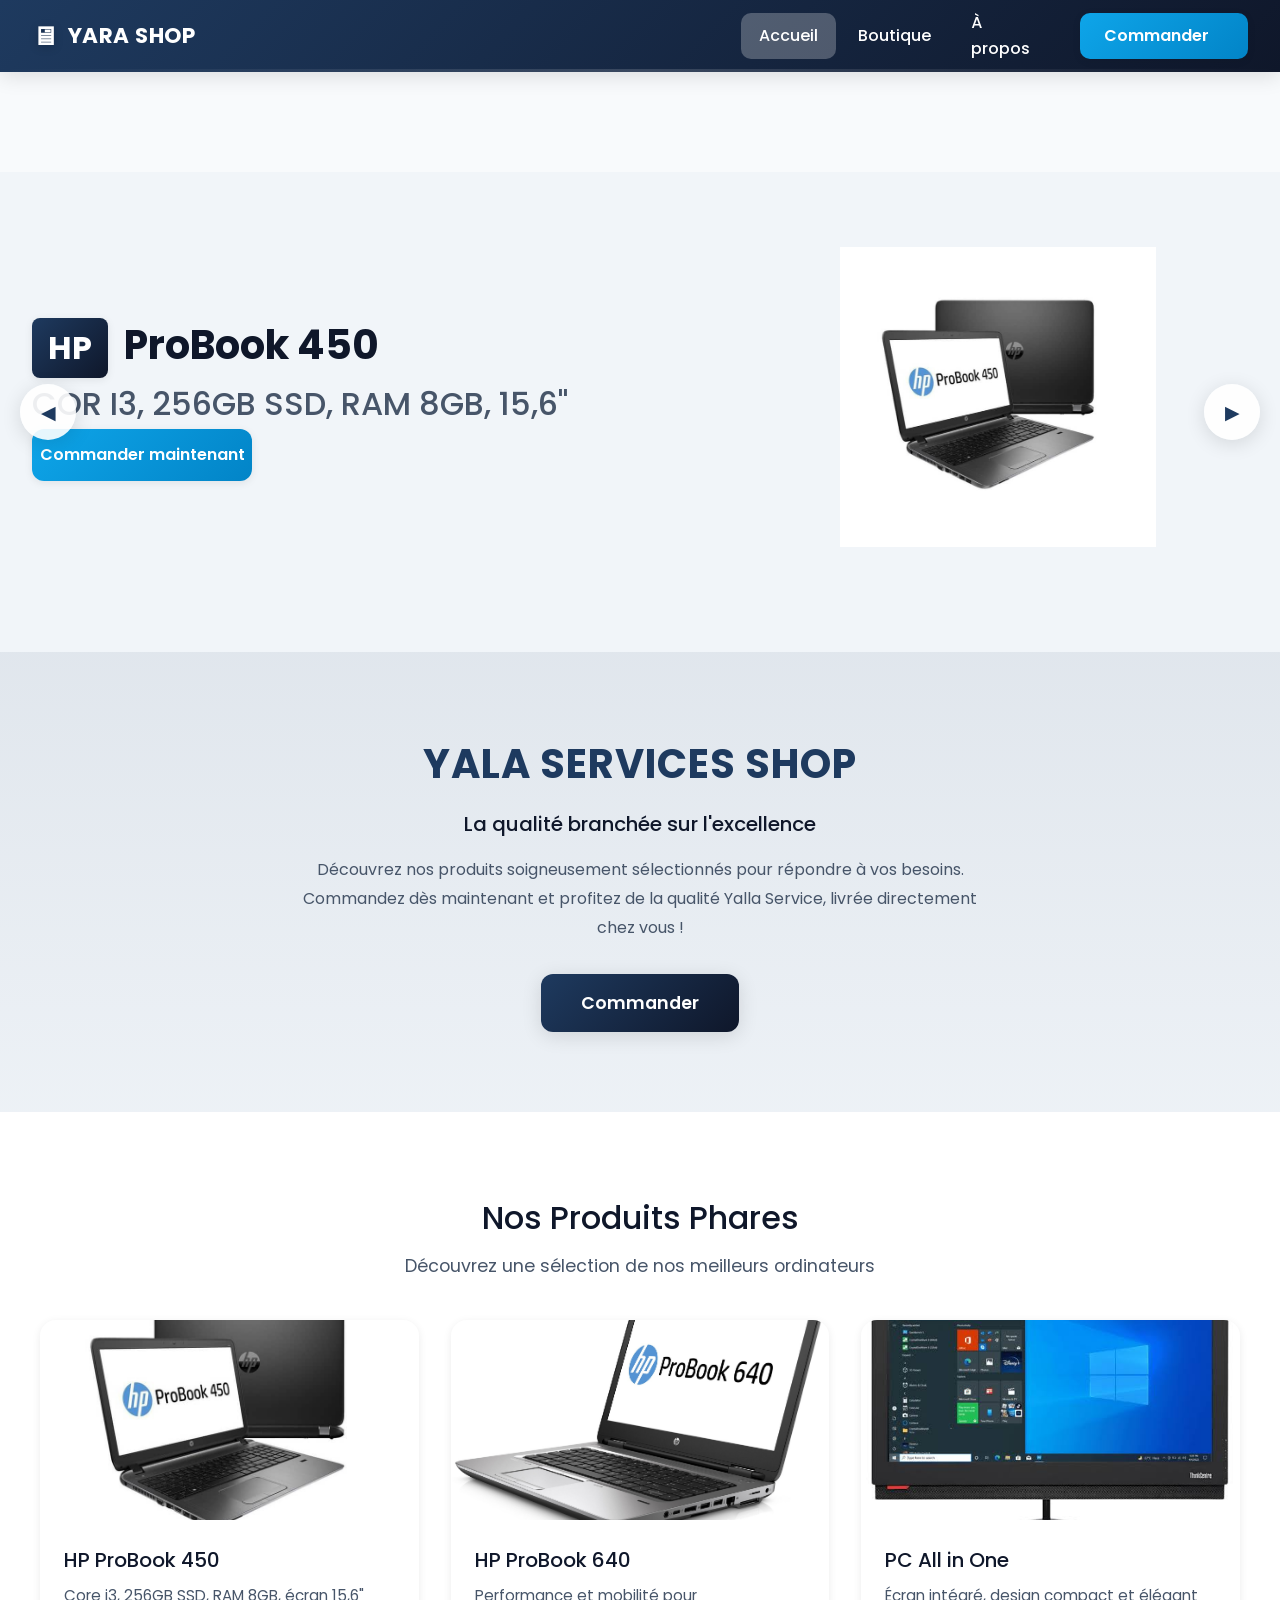
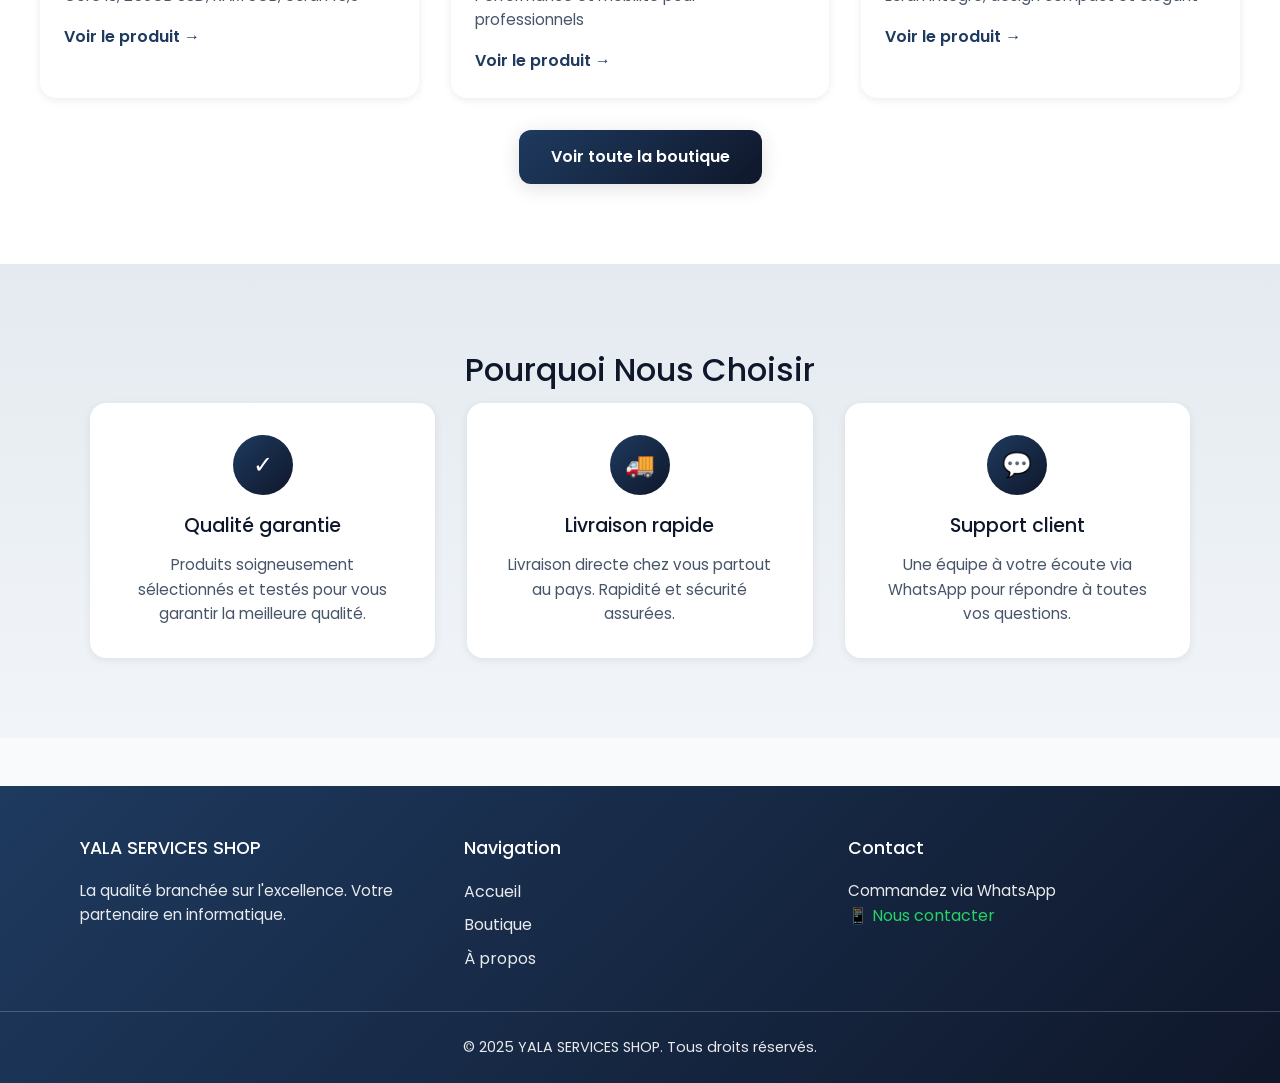
==== index.html @ 6825590b "new feature" ====
<!DOCTYPE html>
<html lang="fr">
<head>
    <meta charset="UTF-8">
    <meta http-equiv="X-UA-Compatible" content="IE=edge">
    <meta name="viewport" content="width=device-width, initial-scale=1.0">
    <title>Acceuil | Electronique shop</title>

    <!--Link style  -->
    <link rel="stylesheet" href="./css/styles.css">
</head>
<body>
    <!-- HEADER -->
    <header class="header" id="header">
        <a href="index.html" class="logo">
            <span class="logo__icon">🖥</span>
            <span class="logo__text">YARA SHOP</span>
        </a>

        <nav class="nav">
            <div class="nav__menu">
                <ul class="nav__list">
                    <li class="nav__item"><a href="index.html" class="nav__link active">Accueil</a></li>
                    <li class="nav__item"><a href="./pages/shop.html" class="nav__link">Boutique</a></li>
                    <li class="nav__item"><a href="./pages/about.html" class="nav__link">À propos</a></li>
                </ul>
                <a href="./pages/shop.html" class="header__cta">Commander</a>
            </div>

            <button class="nav__toggle" id="nav-toggle" aria-label="Menu">
                <span></span>
                <span></span>
                <span></span>
            </button>
        </nav>

        <div class="nav__overlay" id="nav-overlay"></div>
    </header>

    <main>
        <!-- SECTION HERO -->
        <section class="hero">
            <div class="hero-content">
                <!-- Slides -->
                <div class="slider">
                    <div class="cont-slides">
                        <!-- FIRST SLIDE -->
                        <div class="first__slide ">
                            <div class="content active">
                                <div class="content__1">
                                    <div class="info">
                                        <h2> <span>HP</span> ProBook 450</h2>
                                        <p>COR I3, 256GB SSD, RAM 8GB, 15,6"</p>
                                        <!-- CTA -->
                                        <a href="./pages/shop.html"><button class="cta">Commander maintenant</button></a>
                                    </div>
                                    <img src="./images/HP/44.png" alt="HP proBook">
                                </div>
                            </div>
                        </div>
                        <!-- SECOND SLIDE -->
                        <div class="second__slide">
                            <div class="content">
                                <div class="content__2">
                                    <div class="info">
                                        <h2> <span>HP</span> ProBook 640 G1</h2>
                                        <p>COR I3, 256GB SSD, RAM 8GB, 15,6"</p>
                                        <!-- CTA -->
                                        <a href="./pages/shop.html"><button class="cta">Commander maintenant</button></a>
                                    </div>
                                    <img src="./images/HP/39.png" alt="HP ProBook 640 G1">
                                </div>
                            </div>
                        </div>
                        <!-- FIRD SLIDE -->
                        <div class="fird__slide">
                            <div class="content">
                                <div class="content__3">
                                    <div class="info">
                                        <h2> <span>ALL in ONE</span></h2>
                                        <p>COR I3, 256GB SSD, RAM 8GB, </p>
                                        <!-- CTA -->
                                        <a href="./pages/shop.html"><button class="cta">Commander maintenant</button></a>
                                    </div>
                                    <img src="./images/all_in_one/36.png" alt="ALL in ONE">
                                </div>
                            </div>
                        </div>
                    </div>
                    <!-- COMMANDE BUTTONS -->
                    <div class="commandes">
                        <!-- LEFT BUTTON -->
                        <button class="left">◀</button>
                        <!-- RIGHT BUTTON -->
                        <button class="right">▶</button>
                    </div>
                </div>
            </div>
        </section>
        <!--=============== BANNIÈRE ===============-->
        <section class="baniere">
            <h1 class="title">YALA SERVICES SHOP</h1>
            <p class="para1">La qualité branchée sur l'excellence</p>
            <p class="para2">
                Découvrez nos produits soigneusement sélectionnés pour répondre à vos besoins.
                Commandez dès maintenant et profitez de la qualité Yalla Service, livrée directement chez vous !
            </p>
            <button class="btn">
                <a href="./pages/shop.html">Commander</a>
            </button>
        </section>

        <!-- PRODUITS PHARES -->
        <section class="featured">
            <h2 class="section-title">Nos Produits Phares</h2>
            <p class="section-subtitle">Découvrez une sélection de nos meilleurs ordinateurs</p>
            <div class="featured-grid">
                <article class="featured-card">
                    <div class="featured-img">
                        <img src="./images/HP/450/2.jpg" alt="HP ProBook 450">
                    </div>
                    <div class="featured-info">
                        <h3>HP ProBook 450</h3>
                        <p>Core i3, 256GB SSD, RAM 8GB, écran 15,6"</p>
                        <a href="./pages/shop.html" class="featured-link">Voir le produit →</a>
                    </div>
                </article>
                <article class="featured-card">
                    <div class="featured-img">
                        <img src="./images/HP/640/1.jpg" alt="HP ProBook 640">
                    </div>
                    <div class="featured-info">
                        <h3>HP ProBook 640</h3>
                        <p>Performance et mobilité pour professionnels</p>
                        <a href="./pages/shop.html" class="featured-link">Voir le produit →</a>
                    </div>
                </article>
                <article class="featured-card">
                    <div class="featured-img">
                        <img src="./images/all_in_one/31.png" alt="All in One">
                    </div>
                    <div class="featured-info">
                        <h3>PC All in One</h3>
                        <p>Écran intégré, design compact et élégant</p>
                        <a href="./pages/shop.html" class="featured-link">Voir le produit →</a>
                    </div>
                </article>
            </div>
            <a href="./pages/shop.html" class="btn-featured">Voir toute la boutique</a>
        </section>

        <!-- POURQUOI NOUS CHOISIR -->
        <section class="advantages">
            <h2 class="section-title">Pourquoi Nous Choisir</h2>
            <div class="advantages-grid">
                <div class="advantage-card">
                    <div class="advantage-icon">✓</div>
                    <h3>Qualité garantie</h3>
                    <p>Produits soigneusement sélectionnés et testés pour vous garantir la meilleure qualité.</p>
                </div>
                <div class="advantage-card">
                    <div class="advantage-icon">🚚</div>
                    <h3>Livraison rapide</h3>
                    <p>Livraison directe chez vous partout au pays. Rapidité et sécurité assurées.</p>
                </div>
                <div class="advantage-card">
                    <div class="advantage-icon">💬</div>
                    <h3>Support client</h3>
                    <p>Une équipe à votre écoute via WhatsApp pour répondre à toutes vos questions.</p>
                </div>
            </div>
        </section>
    </main>

    <!-- FOOTER -->
    <footer class="footer">
        <div class="footer-content">
            <div class="footer-col">
                <h4>YALA SERVICES SHOP</h4>
                <p>La qualité branchée sur l'excellence. Votre partenaire en informatique.</p>
            </div>
            <div class="footer-col">
                <h4>Navigation</h4>
                <a href="index.html">Accueil</a>
                <a href="./pages/shop.html">Boutique</a>
                <a href="./pages/about.html">À propos</a>
            </div>
            <div class="footer-col">
                <h4>Contact</h4>
                <p>Commandez via WhatsApp</p>
                <a href="https://wa.me/2250000000000" target="_blank" rel="noopener" class="footer-whatsapp">📱 Nous contacter</a>
            </div>
        </div>
        <div class="footer-bottom">
            <p>© 2025 YALA SERVICES SHOP. Tous droits réservés.</p>
        </div>
    </footer>

    <script>
        const imgs = document.querySelectorAll('.cont-slides .content');
        const next = document.querySelector('.right');
        const prev = document.querySelector('.left');
        let index = 0;

        function nextSlide() {
            imgs[index].classList.remove('active');
            index = index >= 2 ? 0 : index + 1;
            imgs[index].classList.add('active');
        }

        function prevSlide() {
            imgs[index].classList.remove('active');
            index = index <= 0 ? 2 : index - 1;
            imgs[index].classList.add('active');
        }

        prev.addEventListener('click', prevSlide);
        next.addEventListener('click', nextSlide);
    </script>
    <script src="./js/nav.js"></script>
</body>
</html>
---- css/styles.css ----
/* =========================================================
   VARIABLES & TYPOGRAPHIE RESPONSIVE
========================================================= */

@import url('https://fonts.googleapis.com/css2?family=Poppins:wght@400;500;600;700&display=swap');

:root {
    --body-font: "Poppins", sans-serif;
    --body-color: #fff;
    --text-color: #475569;
    --title-color: #0f172a;
    --primary: #1e3a5f;
    --primary-dark: #0f172a;
    --accent: #0ea5e9;
    --accent-dark: #0284c7;
    --whatsapp: #25D366;
    --whatsapp-dark: #1ebe57;
    --red: #dc2626;

    --biggest-font-size: 3rem;
    --h1-font-size: 2rem;
    --h2-font-size: 1.5rem;
    --h3-font-size: 1.25rem;
    --normal-font-size: 1rem;
    --small-font-size: 0.875rem;
    --smaller-font-size: 0.75rem;

    --font-medium: 500;
    --font-bold: 700;

    --transition: all 0.3s cubic-bezier(0.4, 0, 0.2, 1);
    --transition-slow: all 0.5s cubic-bezier(0.4, 0, 0.2, 1);
    --shadow-sm: 0 2px 8px rgba(0, 0, 0, 0.08);
    --shadow-md: 0 4px 20px rgba(0, 0, 0, 0.12);
    --shadow-lg: 0 8px 40px rgba(0, 0, 0, 0.15);
}

/* =========================================================
   ANIMATIONS
========================================================= */

@keyframes fadeIn {
    from { opacity: 0; transform: translateY(15px); }
    to { opacity: 1; transform: translateY(0); }
}

@keyframes fadeInUp {
    from { opacity: 0; transform: translateY(30px); }
    to { opacity: 1; transform: translateY(0); }
}

@keyframes fadeInScale {
    from { opacity: 0; transform: scale(0.95); }
    to { opacity: 1; transform: scale(1); }
}

@keyframes slideIn {
    from { opacity: 0; transform: translateX(-20px); }
    to { opacity: 1; transform: translateX(0); }
}

@keyframes pulse {
    0%, 100% { transform: scale(1); }
    50% { transform: scale(1.02); }
}

@keyframes shimmer {
    0% { background-position: -200% 0; }
    100% { background-position: 200% 0; }
}

/* =========================================================
   RESET DE BASE
========================================================= */

* {
    box-sizing: border-box;
    margin: 0;
    padding: 0;
}

html {
    scroll-behavior: smooth;
}

body,
button,
input {
    font-family: var(--body-font);
    font-size: var(--normal-font-size);
    color: var(--text-color);
}

body {
    background-color: #f8fafc;
    color: var(--text-color);
    line-height: 1.6;
    overflow-x: hidden;
}

h1, h2, h3, h4 {
    color: var(--title-color);
    font-weight: var(--font-medium);
}

ul { list-style: none; }
a { text-decoration: none; color: inherit; }
img { max-width: 100%; height: auto; display: block; }
nav a { display: inline-block; width: 100%; }

button,
input {
    border: none;
    outline: none;
    cursor: pointer;
}

/* =========================================================
   HEADER & NAVIGATION
========================================================= */

.header {
    position: sticky;
    top: 0;
    background: linear-gradient(135deg, var(--primary) 0%, var(--primary-dark) 100%);
    color: var(--body-color);
    padding: 0 2rem;
    display: flex;
    justify-content: space-between;
    align-items: center;
    z-index: 1000;
    min-height: 72px;
    box-shadow: var(--shadow-md);
    transition: var(--transition);
}

.header::after {
    content: '';
    position: absolute;
    bottom: 0;
    left: 0;
    right: 0;
    height: 3px;
    background: linear-gradient(90deg, transparent, rgba(255,255,255,0.3), transparent);
    opacity: 0.5;
}

/* LOGO */
.logo {
    display: flex;
    align-items: center;
    gap: 0.6rem;
    font-weight: 700;
    font-size: 1.35rem;
    color: white;
    transition: var(--transition);
}

.logo:hover {
    transform: scale(1.02);
}

.logo__icon {
    font-size: 1.6rem;
    filter: drop-shadow(0 2px 4px rgba(0,0,0,0.2));
}

.logo__text {
    letter-spacing: 0.5px;
}

/* NAV */
.nav {
    display: flex;
    align-items: center;
    gap: 2rem;
}

.nav__menu {
    display: flex;
    align-items: center;
    gap: 2rem;
}

.nav__list {
    display: flex;
    align-items: center;
    gap: 0.25rem;
}

.nav__link {
    padding: 10px 18px;
    font-weight: 500;
    font-size: 1rem;
    border-radius: 10px;
    transition: var(--transition);
}

.nav__link:hover {
    background: rgba(255, 255, 255, 0.2);
    color: white;
}

.nav__link.active {
    background: rgba(255, 255, 255, 0.25);
}

/* CTA Button */
.header__cta {
    padding: 10px 24px;
    background: linear-gradient(135deg, var(--accent) 0%, var(--accent-dark) 100%);
    color: white !important;
    font-weight: 600;
    border-radius: 10px;
    box-shadow: var(--shadow-sm);
    transition: var(--transition);
}

.header__cta:hover {
    transform: translateY(-2px);
    box-shadow: 0 4px 15px rgba(14, 165, 233, 0.4);
}

/* Mobile Toggle - hidden on desktop */
.nav__toggle {
    display: none;
    flex-direction: column;
    justify-content: center;
    gap: 5px;
    width: 44px;
    height: 44px;
    background: rgba(255, 255, 255, 0.15);
    border-radius: 10px;
    cursor: pointer;
    transition: var(--transition);
}

.nav__toggle span {
    display: block;
    width: 22px;
    height: 2px;
    background: white;
    border-radius: 2px;
    margin: 0 auto;
    transition: var(--transition);
}

.nav__toggle:hover {
    background: rgba(255, 255, 255, 0.25);
}

.nav__toggle.active span:nth-child(1) {
    transform: translateY(7px) rotate(45deg);
}

.nav__toggle.active span:nth-child(2) {
    opacity: 0;
}

.nav__toggle.active span:nth-child(3) {
    transform: translateY(-7px) rotate(-45deg);
}

.nav__overlay {
    display: none;
    position: fixed;
    inset: 0;
    background: rgba(0, 0, 0, 0.4);
    z-index: 999;
    opacity: 0;
    transition: opacity 0.3s ease;
}

.nav__overlay.active {
    opacity: 1;
}

/* =========================================================
   HERO SECTION
========================================================= */

main {
    background-color: #f1f5f9;
    animation: fadeIn 0.6s ease-out;
}

main .hero .hero-content img {
    width: 500px;
    height: 300px;
    object-fit: contain;
    transition: var(--transition-slow);
    animation: fadeInUp 0.8s ease-out;
}

main .hero .hero-content .content.active img {
    animation: fadeInUp 0.8s ease-out;
}

main .hero .hero-content .slider .cont-slides h2 {
    font-weight: var(--font-bold);
    font-size: 2.5rem;
    color: var(--title-color);
}

main .hero .hero-content .slider .cont-slides span {
    display: inline-block;
    padding: 4px 16px;
    border-radius: 8px;
    background: linear-gradient(135deg, var(--primary) 0%, var(--primary-dark) 100%);
    color: white;
    font-size: 2rem;
    margin-right: 8px;
    box-shadow: var(--shadow-sm);
    transition: var(--transition);
}

main .hero .hero-content .slider .cont-slides span:hover {
    transform: translateY(-2px);
    box-shadow: var(--shadow-md);
}

main .hero .hero-content .slider .cont-slides p {
    font-size: 2rem;
    font-weight: var(--font-medium);
}

/* Style pour séparer les trois images de slides */
.content__1, .content__2, .content__3 {
    display: flex;
    align-items: center;
    justify-content: space-around;
    flex-wrap: wrap-reverse;
    gap: 2rem;
    min-height: 450px;
    padding: 2rem;
}

.content__1 .info,
.content__2 .info,
.content__3 .info {
    flex: 1;
    min-width: 280px;
}

main .hero .hero-content .slider {
    width: 100%;
    min-height: 480px;
    margin: 100px auto 0;
    position: relative;
}

main .hero .hero-content .cont-slides {
    width: 100%;
    min-height: 480px;
    position: relative;
}

main .hero .hero-content .cont-slides .first__slide,
main .hero .hero-content .cont-slides .second__slide,
main .hero .hero-content .cont-slides .fird__slide {
    position: absolute;
    top: 0;
    left: 0;
    right: 0;
    width: 100%;
}

main .hero .hero-content .content {
    position: relative;
    opacity: 0;
    transform: translateX(30px);
    transition: opacity 0.5s cubic-bezier(0.4, 0, 0.2, 1),
                transform 0.5s cubic-bezier(0.4, 0, 0.2, 1);
    left: 0;
    right: 0;
    pointer-events: none;
    visibility: hidden;
}

main .hero .hero-content .content.active {
    opacity: 1 !important;
    transform: translateX(0);
    pointer-events: auto;
    visibility: visible;
}

/* SLIDE BUTTONS */
.commandes {
    top: 0;
    width: 100%;
    height: 100%;
    position: absolute;
    pointer-events: none;
}

.commandes button {
    pointer-events: auto;
    position: absolute;
    width: 56px;
    height: 56px;
    border-radius: 50%;
    background: rgba(255, 255, 255, 0.9);
    color: var(--primary);
    display: flex;
    justify-content: center;
    align-items: center;
    cursor: pointer;
    font-size: 1.2rem;
    box-shadow: var(--shadow-md);
    transition: var(--transition);
}

.commandes button:hover {
    background: white;
    transform: translateY(-50%) scale(1.1);
    box-shadow: var(--shadow-lg);
}

.commandes button:active {
    transform: translateY(-50%) scale(0.95);
}

.commandes button:nth-child(1) {
    top: 50%;
    transform: translateY(-50%);
    left: 20px;
}

.commandes button:nth-child(2) {
    top: 50%;
    transform: translateY(-50%);
    right: 20px;
}

.commandes button:nth-child(2):hover {
    transform: translateY(-50%) scale(1.1);
}

/* CTA */
.cta {
    width: 220px;
    height: 52px;
    border-radius: 12px;
    background: linear-gradient(135deg, var(--accent) 0%, var(--accent-dark) 100%);
    color: white;
    font-size: 1rem;
    font-weight: 600;
    transition: var(--transition);
    box-shadow: var(--shadow-sm);
}

.cta:hover {
    transform: translateY(-3px);
    box-shadow: 0 6px 20px rgba(14, 165, 233, 0.4);
}

.cta:active {
    transform: translateY(-1px);
}

/* =========================================================
   BANNER SECTION
========================================================= */

.baniere {
    padding: 80px 40px;
    text-align: center;
    background: linear-gradient(180deg, rgba(30, 58, 95, 0.08) 0%, rgba(30, 58, 95, 0.02) 100%);
    animation: fadeInUp 0.8s ease-out;
}

.baniere .title {
    font-size: 2.5rem;
    font-weight: var(--font-bold);
    color: var(--primary);
    margin-bottom: 12px;
    letter-spacing: 1px;
}

.baniere .para1 {
    font-size: 1.25rem;
    font-weight: var(--font-medium);
    color: var(--title-color);
    margin-bottom: 16px;
}

.baniere .para2 {
    max-width: 700px;
    margin: 0 auto 32px;
    font-size: 1rem;
    color: var(--text-color);
    line-height: 1.8;
}

.baniere .btn {
    padding: 16px 40px;
    border-radius: 12px;
    background: linear-gradient(135deg, var(--primary) 0%, var(--primary-dark) 100%);
    color: white;
    font-weight: 600;
    font-size: 1.1rem;
    transition: var(--transition);
    box-shadow: var(--shadow-md);
}

.baniere .btn a {
    color: inherit;
}

.baniere .btn:hover {
    transform: translateY(-3px);
    box-shadow: 0 8px 25px rgba(30, 58, 95, 0.4);
}

.baniere .btn:active {
    transform: translateY(-1px);
}

/* =========================================================
   SHOP PAGE
========================================================= */

/* MODAL */
.modal {
    position: fixed;
    inset: 0;
    background: rgba(0, 0, 0, 0.5);
    backdrop-filter: blur(4px);
    z-index: 2000;
    display: flex;
    align-items: center;
    justify-content: center;
    padding: 20px;
    opacity: 0;
    visibility: hidden;
    transition: opacity 0.3s ease, visibility 0.3s ease;
}

.modal:not(.hidden) {
    opacity: 1;
    visibility: visible;
}

.hidden {
    display: none !important;
}

.modal.hidden {
    display: flex !important;
    opacity: 0;
    visibility: hidden;
    pointer-events: none;
}

.modal__content {
    position: relative;
    background: white;
    padding: 32px;
    border-radius: 16px;
    box-shadow: var(--shadow-lg);
    width: 90%;
    max-width: 520px;
    z-index: 2001;
    transform: scale(0.9);
    transition: transform 0.3s cubic-bezier(0.34, 1.56, 0.64, 1);
}

.modal__content--product {
    max-width: 560px;
}

.modal:not(.hidden) .modal__content {
    transform: scale(1);
    animation: fadeInScale 0.4s ease-out;
}

/* Galerie modal produit */
.modal__gallery {
    margin: 1rem 0;
}

.modal__main-image {
    width: 100%;
    height: 280px;
    border-radius: 12px;
    overflow: hidden;
    background: #f1f5f9;
    margin-bottom: 1rem;
}

.modal__main-image img {
    width: 100%;
    height: 100%;
    object-fit: contain;
}

.modal__thumbnails {
    display: flex;
    gap: 0.5rem;
    flex-wrap: wrap;
    justify-content: center;
}

.modal__thumb {
    width: 60px;
    height: 60px;
    padding: 0;
    border: 2px solid #e2e8f0;
    border-radius: 8px;
    overflow: hidden;
    cursor: pointer;
    background: #fff;
    transition: var(--transition);
}

.modal__thumb:hover,
.modal__thumb.active {
    border-color: var(--primary);
    box-shadow: 0 0 0 2px rgba(30, 58, 95, 0.3);
}

.modal__thumb img {
    width: 100%;
    height: 100%;
    object-fit: cover;
}

.modal__description {
    color: var(--text-color);
    margin: 1rem 0;
    line-height: 1.6;
}

.modal__quantity {
    margin: 1rem 0;
}

.modal__quantity label {
    display: block;
    margin-bottom: 0.5rem;
    font-weight: 500;
}

.modal__quantity input {
    width: 80px;
    padding: 8px 12px;
    border: 2px solid #e2e8f0;
    border-radius: 8px;
    font-size: 1rem;
}

.modal__quantity input:focus {
    border-color: var(--primary);
    outline: none;
}

.modal__actions {
    margin-top: 1.5rem;
}

.modal__whatsapp {
    display: inline-flex !important;
    align-items: center;
    justify-content: center;
    gap: 8px;
}

.close__btn {
    position: absolute;
    top: 16px;
    right: 16px;
    cursor: pointer;
    font-size: 28px;
    color: var(--text-color);
    width: 40px;
    height: 40px;
    display: flex;
    align-items: center;
    justify-content: center;
    border-radius: 50%;
    transition: var(--transition);
}

.close__btn:hover {
    background: #f1f5f9;
    color: var(--title-color);
}

.btnChange {
    width: 100px;
    height: 48px;
    font-size: var(--normal-font-size);
    background: linear-gradient(135deg, var(--accent) 0%, var(--accent-dark) 100%);
    color: var(--body-color);
    border-radius: 10px;
    padding: 10px;
    margin: 4px;
    transition: var(--transition);
}

.btnChange:hover {
    transform: translateY(-2px);
    box-shadow: var(--shadow-sm);
}

/* Product section */
main .product {
    padding: 60px 40px;
    animation: fadeIn 0.6s ease-out;
}

main .product h1 {
    font-size: 2rem;
    margin-bottom: 24px;
    color: var(--title-color);
}

main .product .search {
    margin: 20px 0;
}

main .product .search__input {
    max-width: 500px;
    margin-bottom: 40px;
}

main .product .search__input input {
    padding: 14px 20px;
    width: 100%;
    border-radius: 12px;
    border: 2px solid #e2e8f0;
    font-size: 1rem;
    font-weight: 500;
    font-family: var(--body-font);
    transition: var(--transition);
}

main .product .search__input input:focus {
    border-color: var(--primary);
    box-shadow: 0 0 0 4px rgba(30, 58, 95, 0.15);
}

.product-container {
    display: grid;
    grid-template-columns: repeat(auto-fit, minmax(300px, 1fr));
    gap: 24px;
    justify-content: center;
}

.product-card {
    padding: 24px;
    border-radius: 16px;
    text-align: center;
    background: white;
    box-shadow: var(--shadow-sm);
    transition: var(--transition);
    overflow: hidden;
    opacity: 0;
}

.product-card.show {
    animation: fadeInUp 0.5s ease-out forwards;
}

.product-card.show:nth-child(1) { animation-delay: 0.05s; }
.product-card.show:nth-child(2) { animation-delay: 0.1s; }
.product-card.show:nth-child(3) { animation-delay: 0.15s; }
.product-card.show:nth-child(4) { animation-delay: 0.2s; }
.product-card.show:nth-child(5) { animation-delay: 0.25s; }
.product-card.show:nth-child(6) { animation-delay: 0.3s; }

.product-container img {
    width: 100%;
    max-width: 350px;
    height: 220px;
    object-fit: cover;
    margin: 0 auto 16px;
    border-radius: 12px;
    transition: var(--transition-slow);
}

main .product-card:hover {
    transform: translateY(-10px);
    box-shadow: var(--shadow-lg);
}

main .product-card img:hover {
    transform: scale(1.05);
}

main .product .product-card h3 {
    margin: 12px 0 8px;
    font-size: 1.25rem;
}

main .product .product-card p {
    font-size: 14px;
    color: var(--text-color);
    margin-bottom: 8px;
}

main .product .product-card .price {
    font-weight: bold;
    font-size: 1.1rem;
    color: var(--accent);
    margin: 12px 0;
}

main .product .product-card input[type="number"] {
    width: 70px;
    padding: 8px 12px;
    margin: 8px 8px 8px 0;
    border: 2px solid #e2e8f0;
    border-radius: 8px;
    font-size: 1rem;
    transition: var(--transition);
}

main .product .product-card input[type="number"]:focus {
    border-color: var(--primary);
    outline: none;
}

main .product .open__modal {
    display: inline-block;
    margin: 12px 8px 12px 0;
    padding: 10px 20px;
    background: rgba(30, 58, 95, 0.1);
    color: var(--primary);
    border-radius: 10px;
    cursor: pointer;
    font-weight: 500;
    transition: var(--transition);
}

main .product .open__modal:hover {
    background: rgba(30, 58, 95, 0.2);
    transform: translateY(-2px);
}

main .product .btn-order {
    display: inline-flex;
    align-items: center;
    justify-content: center;
    gap: 8px;
    margin-top: 12px;
    padding: 12px 20px;
    background: linear-gradient(135deg, var(--whatsapp) 0%, var(--whatsapp-dark) 100%);
    color: #fff;
    border-radius: 10px;
    cursor: pointer;
    font-weight: 600;
    transition: var(--transition);
}

main .product .btn-order:hover {
    transform: translateY(-3px);
    box-shadow: 0 6px 20px rgba(37, 211, 102, 0.4);
}

/* =========================================================
   PAGE D'ACCUEIL - SECTIONS ADDITIONNELLES
========================================================= */

.section-title {
    text-align: center;
    font-size: 2rem;
    margin-bottom: 0.5rem;
    color: var(--title-color);
}

.section-subtitle {
    text-align: center;
    color: var(--text-color);
    margin-bottom: 2.5rem;
    font-size: 1.1rem;
}

/* Produits phares */
.featured {
    padding: 80px 40px;
    background: white;
}

.featured-grid {
    display: grid;
    grid-template-columns: repeat(auto-fit, minmax(280px, 1fr));
    gap: 2rem;
    max-width: 1200px;
    margin: 0 auto 2rem;
}

.featured-card {
    background: #fff;
    border-radius: 16px;
    overflow: hidden;
    box-shadow: var(--shadow-sm);
    transition: var(--transition);
}

.featured-card:hover {
    transform: translateY(-8px);
    box-shadow: var(--shadow-lg);
}

.featured-img {
    height: 200px;
    overflow: hidden;
}

.featured-img img {
    width: 100%;
    height: 100%;
    object-fit: cover;
    transition: var(--transition-slow);
}

.featured-card:hover .featured-img img {
    transform: scale(1.08);
}

.featured-info {
    padding: 1.5rem;
}

.featured-info h3 {
    margin-bottom: 0.5rem;
    font-size: 1.25rem;
}

.featured-info p {
    color: var(--text-color);
    font-size: 0.95rem;
    margin-bottom: 1rem;
}

.featured-link {
    color: var(--primary);
    font-weight: 600;
    transition: var(--transition);
}

.featured-link:hover {
    color: var(--primary-dark);
}

.btn-featured {
    display: block;
    width: fit-content;
    margin: 0 auto;
    padding: 14px 32px;
    background: linear-gradient(135deg, var(--primary) 0%, var(--primary-dark) 100%);
    color: white;
    border-radius: 12px;
    font-weight: 600;
    text-align: center;
    transition: var(--transition);
    box-shadow: var(--shadow-md);
}

.btn-featured:hover {
    transform: translateY(-3px);
    box-shadow: 0 8px 25px rgba(30, 58, 95, 0.4);
}

/* Avantages */
.advantages {
    padding: 80px 40px;
    background: linear-gradient(180deg, rgba(30, 58, 95, 0.06) 0%, transparent 100%);
}

.advantages-grid {
    display: grid;
    grid-template-columns: repeat(auto-fit, minmax(260px, 1fr));
    gap: 2rem;
    max-width: 1100px;
    margin: 0 auto;
}

.advantage-card {
    text-align: center;
    padding: 2rem;
    background: white;
    border-radius: 16px;
    box-shadow: var(--shadow-sm);
    transition: var(--transition);
}

.advantage-card:hover {
    transform: translateY(-5px);
    box-shadow: var(--shadow-md);
}

.advantage-icon {
    width: 60px;
    height: 60px;
    margin: 0 auto 1rem;
    background: linear-gradient(135deg, var(--primary) 0%, var(--primary-dark) 100%);
    color: white;
    border-radius: 50%;
    display: flex;
    align-items: center;
    justify-content: center;
    font-size: 1.5rem;
}

.advantage-card h3 {
    margin-bottom: 0.75rem;
    font-size: 1.2rem;
}

.advantage-card p {
    color: var(--text-color);
    font-size: 0.95rem;
    line-height: 1.6;
}

/* =========================================================
   PAGE À PROPOS
========================================================= */

.about-hero {
    padding: 100px 40px 80px;
    text-align: center;
    background: linear-gradient(135deg, var(--primary) 0%, var(--primary-dark) 100%);
    color: white;
}

.about-hero h1 {
    font-size: 2.5rem;
    margin-bottom: 1rem;
    color: white;
}

.about-hero p {
    font-size: 1.2rem;
    opacity: 0.95;
}

.about-section {
    padding: 60px 40px;
    max-width: 900px;
    margin: 0 auto;
}

.about-section--alt {
    background: rgba(30, 58, 95, 0.05);
}

.about-content h2 {
    margin-bottom: 1.5rem;
    font-size: 1.75rem;
    color: var(--primary);
}

.about-content p {
    font-size: 1.1rem;
    line-height: 1.8;
    color: var(--text-color);
}

.about-section .section-title {
    margin-bottom: 2rem;
}

.values-grid {
    display: grid;
    grid-template-columns: repeat(auto-fit, minmax(250px, 1fr));
    gap: 2rem;
    margin-top: 2rem;
}

.value-card {
    text-align: center;
    padding: 2rem;
    background: white;
    border-radius: 16px;
    box-shadow: var(--shadow-sm);
    transition: var(--transition);
}

.value-card:hover {
    transform: translateY(-5px);
    box-shadow: var(--shadow-md);
}

.value-icon {
    width: 56px;
    height: 56px;
    margin: 0 auto 1rem;
    background: linear-gradient(135deg, var(--accent) 0%, var(--accent-dark) 100%);
    color: white;
    border-radius: 50%;
    display: flex;
    align-items: center;
    justify-content: center;
    font-size: 1.5rem;
}

.value-card h3 {
    margin-bottom: 0.75rem;
}

.value-card p {
    color: var(--text-color);
    font-size: 0.95rem;
    line-height: 1.6;
}

.about-cta {
    padding: 80px 40px;
    text-align: center;
    background: linear-gradient(180deg, rgba(30, 58, 95, 0.08) 0%, rgba(30, 58, 95, 0.02) 100%);
}

.about-cta h2 {
    margin-bottom: 0.75rem;
    font-size: 1.75rem;
}

.about-cta p {
    margin-bottom: 2rem;
    color: var(--text-color);
}

.btn-about {
    display: inline-block;
    padding: 16px 40px;
    background: linear-gradient(135deg, var(--whatsapp) 0%, var(--whatsapp-dark) 100%);
    color: white;
    border-radius: 12px;
    font-weight: 600;
    transition: var(--transition);
    box-shadow: var(--shadow-md);
}

.btn-about:hover {
    transform: translateY(-3px);
    box-shadow: 0 8px 25px rgba(37, 211, 102, 0.4);
}

/* =========================================================
   FOOTER
========================================================= */

.footer {
    background: linear-gradient(135deg, var(--primary) 0%, var(--primary-dark) 100%);
    color: white;
    margin-top: 3rem;
}

.footer-content {
    display: grid;
    grid-template-columns: repeat(auto-fit, minmax(220px, 1fr));
    gap: 2rem;
    padding: 3rem 40px 2rem;
    max-width: 1200px;
    margin: 0 auto;
}

.footer-col h4 {
    color: white;
    margin-bottom: 1rem;
    font-size: 1.1rem;
}

.footer-col p {
    color: rgba(255, 255, 255, 0.9);
    font-size: 0.95rem;
    line-height: 1.6;
}

.footer-col a {
    display: block;
    color: rgba(255, 255, 255, 0.9);
    margin-bottom: 0.5rem;
    transition: var(--transition);
}

.footer-col a:hover {
    color: white;
}

.footer-whatsapp {
    color: var(--whatsapp) !important;
}

.footer-bottom {
    text-align: center;
    padding: 1.5rem;
    border-top: 1px solid rgba(255, 255, 255, 0.2);
}

.footer-bottom p {
    margin: 0;
    font-size: 0.9rem;
    opacity: 0.9;
}

/* =========================================================
   RESPONSIVE DESIGN
========================================================= */

@media screen and (max-width: 900px) {
    .nav__toggle {
        display: flex;
    }

    .nav__menu {
        position: fixed;
        top: 72px;
        right: -100%;
        flex-direction: column;
        align-items: stretch;
        background: linear-gradient(180deg, var(--primary-dark) 0%, var(--primary) 100%);
        padding: 2rem;
        min-width: 280px;
        max-width: 90vw;
        box-shadow: -5px 10px 30px rgba(0,0,0,0.2);
        border-radius: 0 0 0 16px;
        z-index: 1001;
        gap: 1rem;
        transition: right 0.4s cubic-bezier(0.4, 0, 0.2, 1);
    }

    .nav.open .nav__menu {
        right: 0;
    }

    .nav__list {
        flex-direction: column;
        align-items: stretch;
        gap: 0.5rem;
    }

    .nav__link {
        padding: 14px 20px;
        display: block;
        border-radius: 10px;
    }

    .header__cta {
        text-align: center;
        margin-top: 0.5rem;
    }

    .nav__overlay {
        display: block;
        pointer-events: none;
    }

    .nav__overlay.active {
        pointer-events: auto;
    }
}

@media screen and (max-width: 768px) {
    .header {
        padding: 0 1rem;
        min-height: 64px;
    }

    .logo__text {
        font-size: 1.2rem;
    }

    .nav__menu {
        top: 64px;
        min-width: 100%;
        border-radius: 0;
    }

    .content__1, .content__2, .content__3 {
        min-height: 350px;
        padding: 20px;
    }

    main .hero .hero-content .slider .cont-slides h2 {
        font-size: 1.75rem;
    }

    main .hero .hero-content .slider .cont-slides p {
        font-size: 1.25rem;
    }

    .commandes button {
        width: 48px;
        height: 48px;
    }

    .commandes button:nth-child(1) {
        left: 10px;
    }

    .commandes button:nth-child(2) {
        right: 10px;
    }

    .baniere {
        padding: 50px 24px;
    }

    .baniere .title {
        font-size: 1.75rem;
    }

    .baniere .para1 {
        font-size: 1.1rem;
    }

    main .product {
        padding: 40px 20px;
    }

    .product-container {
        grid-template-columns: 1fr;
    }

    .featured, .advantages {
        padding: 50px 24px;
    }

    .featured-grid {
        grid-template-columns: 1fr;
    }

    .about-hero h1 {
        font-size: 1.75rem;
    }

    .about-section {
        padding: 40px 24px;
    }

    .footer-content {
        padding: 2rem 24px;
        grid-template-columns: 1fr;
        text-align: center;
    }
}
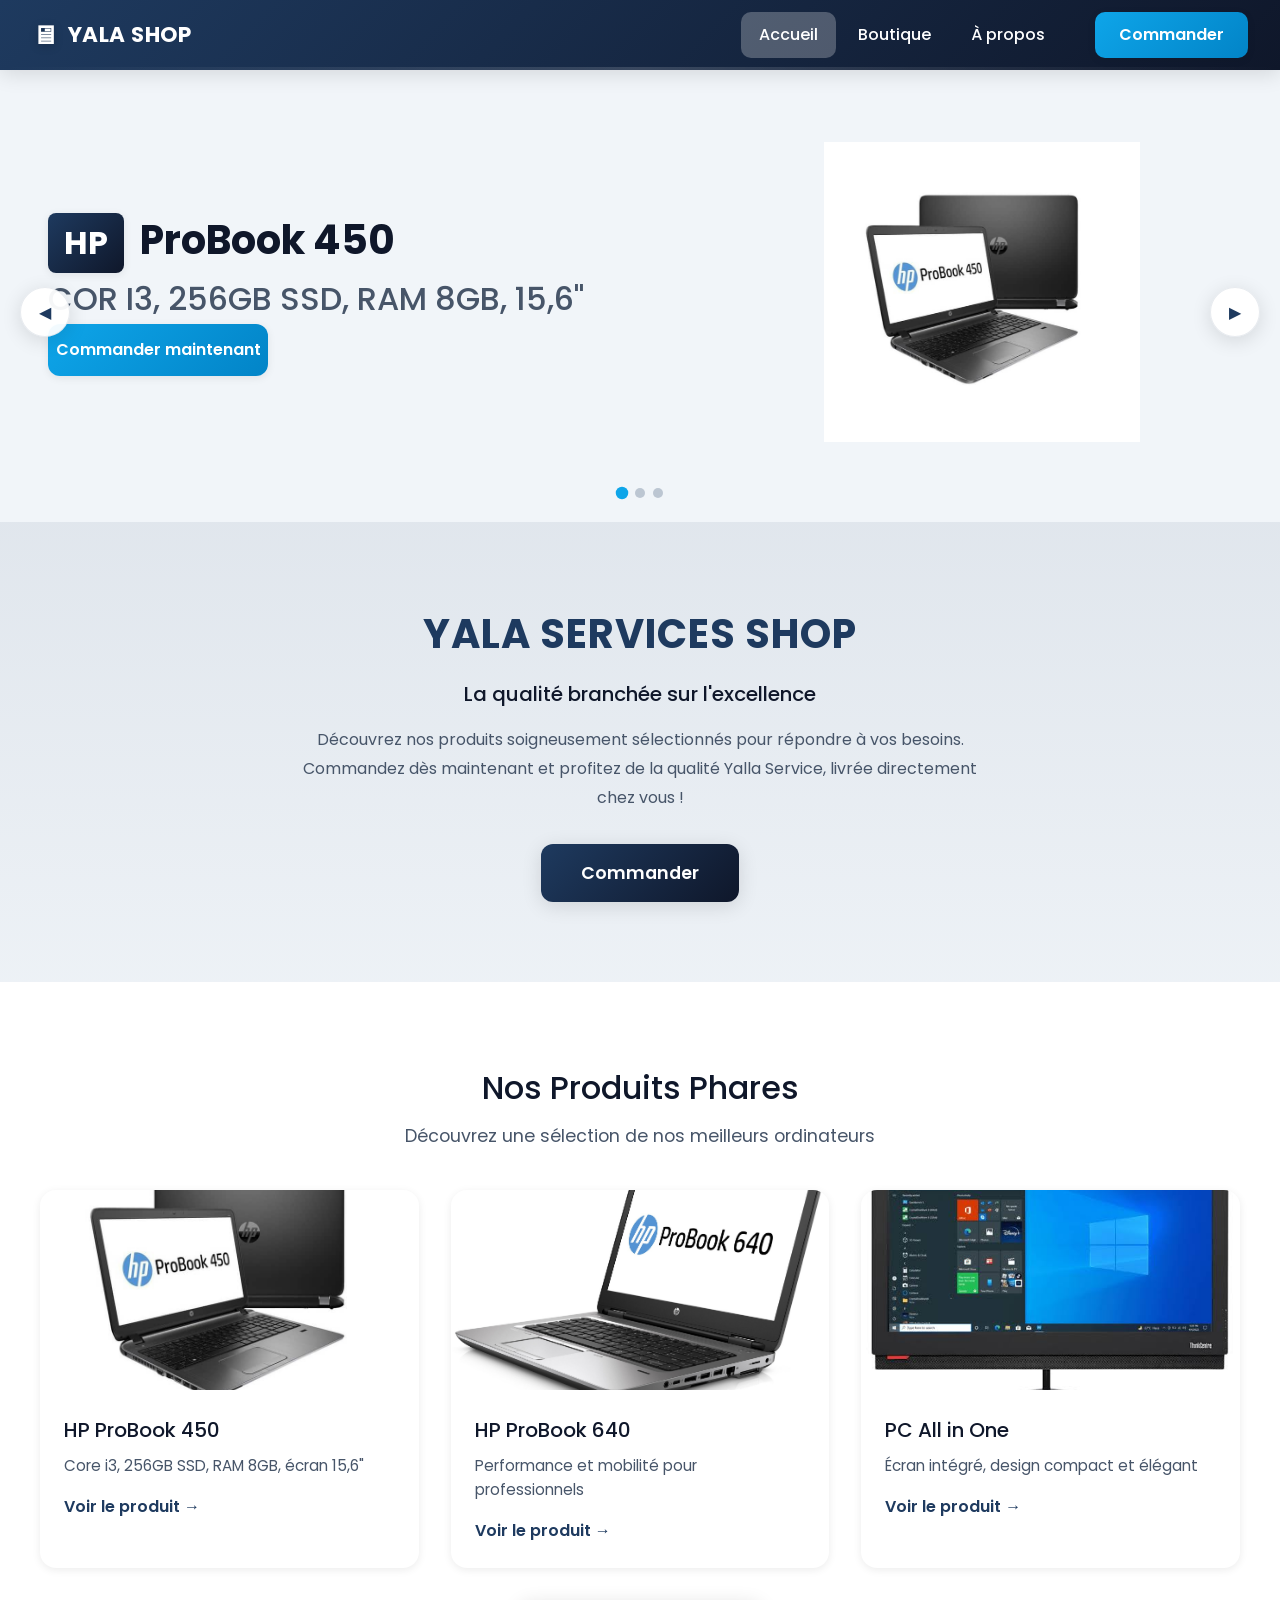
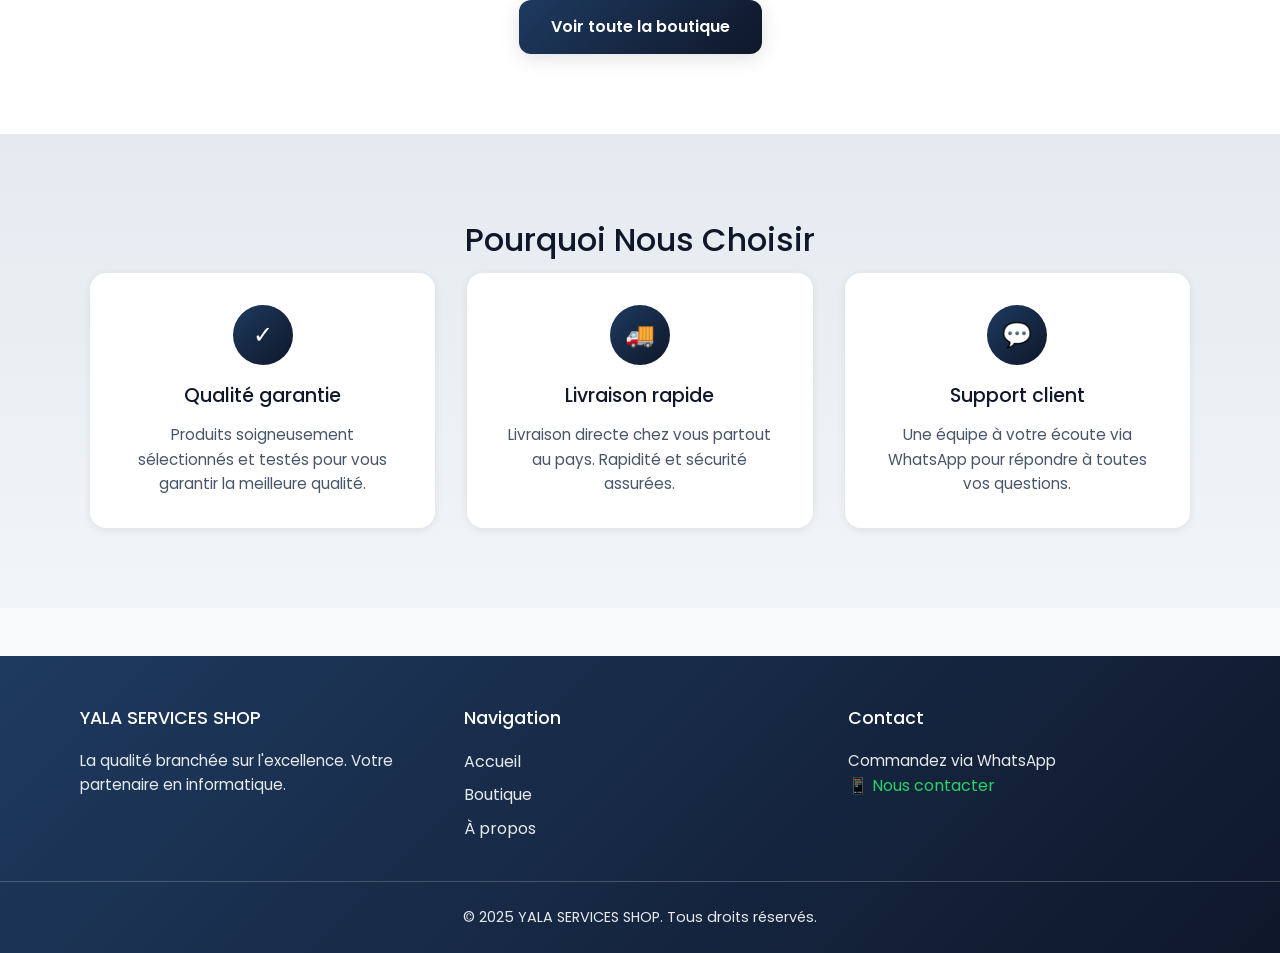
==== commit 1413c947: "update navbar" ====
--- a/index.html
+++ b/index.html
@@ -14,7 +14,7 @@
     <header class="header" id="header">
         <a href="index.html" class="logo">
             <span class="logo__icon">🖥</span>
-            <span class="logo__text">YARA SHOP</span>
+            <span class="logo__text">YALA SHOP</span>
         </a>
 
         <nav class="nav">
@@ -52,7 +52,7 @@
                                         <h2> <span>HP</span> ProBook 450</h2>
                                         <p>COR I3, 256GB SSD, RAM 8GB, 15,6"</p>
                                         <!-- CTA -->
-                                        <a href="./pages/shop.html"><button class="cta">Commander maintenant</button></a>
+                                        <a href="./pages/shop.html" class="cta-link"><button class="cta">Commander maintenant</button></a>
                                     </div>
                                     <img src="./images/HP/44.png" alt="HP proBook">
                                 </div>
@@ -66,7 +66,7 @@
                                         <h2> <span>HP</span> ProBook 640 G1</h2>
                                         <p>COR I3, 256GB SSD, RAM 8GB, 15,6"</p>
                                         <!-- CTA -->
-                                        <a href="./pages/shop.html"><button class="cta">Commander maintenant</button></a>
+                                        <a href="./pages/shop.html" class="cta-link"><button class="cta">Commander maintenant</button></a>
                                     </div>
                                     <img src="./images/HP/39.png" alt="HP ProBook 640 G1">
                                 </div>
@@ -80,7 +80,7 @@
                                         <h2> <span>ALL in ONE</span></h2>
                                         <p>COR I3, 256GB SSD, RAM 8GB, </p>
                                         <!-- CTA -->
-                                        <a href="./pages/shop.html"><button class="cta">Commander maintenant</button></a>
+                                        <a href="./pages/shop.html" class="cta-link"><button class="cta">Commander maintenant</button></a>
                                     </div>
                                     <img src="./images/all_in_one/36.png" alt="ALL in ONE">
                                 </div>
@@ -89,10 +89,14 @@
                     </div>
                     <!-- COMMANDE BUTTONS -->
                     <div class="commandes">
-                        <!-- LEFT BUTTON -->
-                        <button class="left">◀</button>
-                        <!-- RIGHT BUTTON -->
-                        <button class="right">▶</button>
+                        <button class="left" aria-label="Slide précédent">◀</button>
+                        <button class="right" aria-label="Slide suivant">▶</button>
+                    </div>
+                    <!-- INDICATEURS -->
+                    <div class="slider-dots">
+                        <button class="slider-dot active" data-slide="0" aria-label="Slide 1"></button>
+                        <button class="slider-dot" data-slide="1" aria-label="Slide 2"></button>
+                        <button class="slider-dot" data-slide="2" aria-label="Slide 3"></button>
                     </div>
                 </div>
             </div>
@@ -197,25 +201,34 @@
     </footer>
 
     <script>
-        const imgs = document.querySelectorAll('.cont-slides .content');
+        const slides = document.querySelectorAll('.cont-slides .content');
+        const dots = document.querySelectorAll('.slider-dot');
         const next = document.querySelector('.right');
         const prev = document.querySelector('.left');
         let index = 0;
 
+        function goToSlide(i) {
+            slides[index].classList.remove('active');
+            dots[index].classList.remove('active');
+            index = i;
+            slides[index].classList.add('active');
+            dots[index].classList.add('active');
+        }
+
         function nextSlide() {
-            imgs[index].classList.remove('active');
-            index = index >= 2 ? 0 : index + 1;
-            imgs[index].classList.add('active');
+            goToSlide(index >= 2 ? 0 : index + 1);
         }
 
         function prevSlide() {
-            imgs[index].classList.remove('active');
-            index = index <= 0 ? 2 : index - 1;
-            imgs[index].classList.add('active');
+            goToSlide(index <= 0 ? 2 : index - 1);
         }
 
         prev.addEventListener('click', prevSlide);
         next.addEventListener('click', nextSlide);
+
+        dots.forEach((dot, i) => {
+            dot.addEventListener('click', () => goToSlide(i));
+        });
     </script>
     <script src="./js/nav.js"></script>
 </body>
--- a/css/styles.css
+++ b/css/styles.css
@@ -107,7 +107,7 @@
 ul { list-style: none; }
 a { text-decoration: none; color: inherit; }
 img { max-width: 100%; height: auto; display: block; }
-nav a { display: inline-block; width: 100%; }
+.nav__link { display: inline-block; }
 
 button,
 input {
@@ -125,12 +125,12 @@
     top: 0;
     background: linear-gradient(135deg, var(--primary) 0%, var(--primary-dark) 100%);
     color: var(--body-color);
-    padding: 0 2rem;
+    padding: 0 clamp(1rem, 4vw, 2rem);
     display: flex;
     justify-content: space-between;
     align-items: center;
     z-index: 1000;
-    min-height: 72px;
+    min-height: 70px;
     box-shadow: var(--shadow-md);
     transition: var(--transition);
 }
@@ -332,7 +332,7 @@
     justify-content: space-around;
     flex-wrap: wrap-reverse;
     gap: 2rem;
-    min-height: 450px;
+    min-height: 380px;
     padding: 2rem;
 }
 
@@ -343,16 +343,21 @@
     min-width: 280px;
 }
 
+.hero {
+    overflow: hidden;
+}
+
 main .hero .hero-content .slider {
     width: 100%;
-    min-height: 480px;
-    margin: 100px auto 0;
+    min-height: 420px;
+    margin: 2rem auto 0;
+    padding: 0 1rem;
     position: relative;
 }
 
 main .hero .hero-content .cont-slides {
     width: 100%;
-    min-height: 480px;
+    min-height: 420px;
     position: relative;
 }
 
@@ -364,18 +369,18 @@
     left: 0;
     right: 0;
     width: 100%;
+    z-index: 0;
 }
 
 main .hero .hero-content .content {
     position: relative;
+    width: 100%;
     opacity: 0;
-    transform: translateX(30px);
-    transition: opacity 0.5s cubic-bezier(0.4, 0, 0.2, 1),
-                transform 0.5s cubic-bezier(0.4, 0, 0.2, 1);
-    left: 0;
-    right: 0;
+    transform: translateX(20px);
+    transition: opacity 0.4s ease, transform 0.4s ease;
     pointer-events: none;
     visibility: hidden;
+    z-index: 0;
 }
 
 main .hero .hero-content .content.active {
@@ -383,32 +388,37 @@
     transform: translateX(0);
     pointer-events: auto;
     visibility: visible;
+    z-index: 1;
 }
 
 /* SLIDE BUTTONS */
 .commandes {
+    position: absolute;
     top: 0;
+    left: 0;
+    right: 0;
+    bottom: 0;
     width: 100%;
     height: 100%;
-    position: absolute;
     pointer-events: none;
 }
 
 .commandes button {
     pointer-events: auto;
     position: absolute;
-    width: 56px;
-    height: 56px;
+    width: 50px;
+    height: 50px;
     border-radius: 50%;
-    background: rgba(255, 255, 255, 0.9);
+    background: rgba(255, 255, 255, 0.95);
     color: var(--primary);
     display: flex;
     justify-content: center;
     align-items: center;
     cursor: pointer;
-    font-size: 1.2rem;
+    font-size: 1rem;
     box-shadow: var(--shadow-md);
     transition: var(--transition);
+    border: 1px solid rgba(30, 58, 95, 0.1);
 }
 
 .commandes button:hover {
@@ -437,7 +447,42 @@
     transform: translateY(-50%) scale(1.1);
 }
 
+/* Indicateurs slider */
+.slider-dots {
+    position: absolute;
+    bottom: 1.5rem;
+    left: 50%;
+    transform: translateX(-50%);
+    display: flex;
+    gap: 0.5rem;
+    z-index: 10;
+}
+
+.slider-dot {
+    width: 10px;
+    height: 10px;
+    border-radius: 50%;
+    background: rgba(30, 58, 95, 0.25);
+    border: none;
+    cursor: pointer;
+    padding: 0;
+    transition: var(--transition);
+}
+
+.slider-dot:hover {
+    background: rgba(30, 58, 95, 0.5);
+}
+
+.slider-dot.active {
+    background: var(--accent);
+    transform: scale(1.25);
+}
+
 /* CTA */
+.cta-link {
+    display: inline-block;
+}
+
 .cta {
     width: 220px;
     height: 52px;
@@ -1272,8 +1317,30 @@
     }
 
     .content__1, .content__2, .content__3 {
-        min-height: 350px;
-        padding: 20px;
+        min-height: 320px;
+        padding: 1.5rem;
+    }
+
+    main .hero .hero-content .slider {
+        min-height: 360px;
+        margin: 1rem auto 0;
+    }
+
+    main .hero .hero-content .cont-slides {
+        min-height: 360px;
+    }
+
+    .commandes button {
+        width: 44px;
+        height: 44px;
+    }
+
+    .commandes button:nth-child(1) {
+        left: 8px;
+    }
+
+    .commandes button:nth-child(2) {
+        right: 8px;
     }
 
     main .hero .hero-content .slider .cont-slides h2 {
@@ -1282,19 +1349,6 @@
 
     main .hero .hero-content .slider .cont-slides p {
         font-size: 1.25rem;
-    }
-
-    .commandes button {
-        width: 48px;
-        height: 48px;
-    }
-
-    .commandes button:nth-child(1) {
-        left: 10px;
-    }
-
-    .commandes button:nth-child(2) {
-        right: 10px;
     }
 
     .baniere {
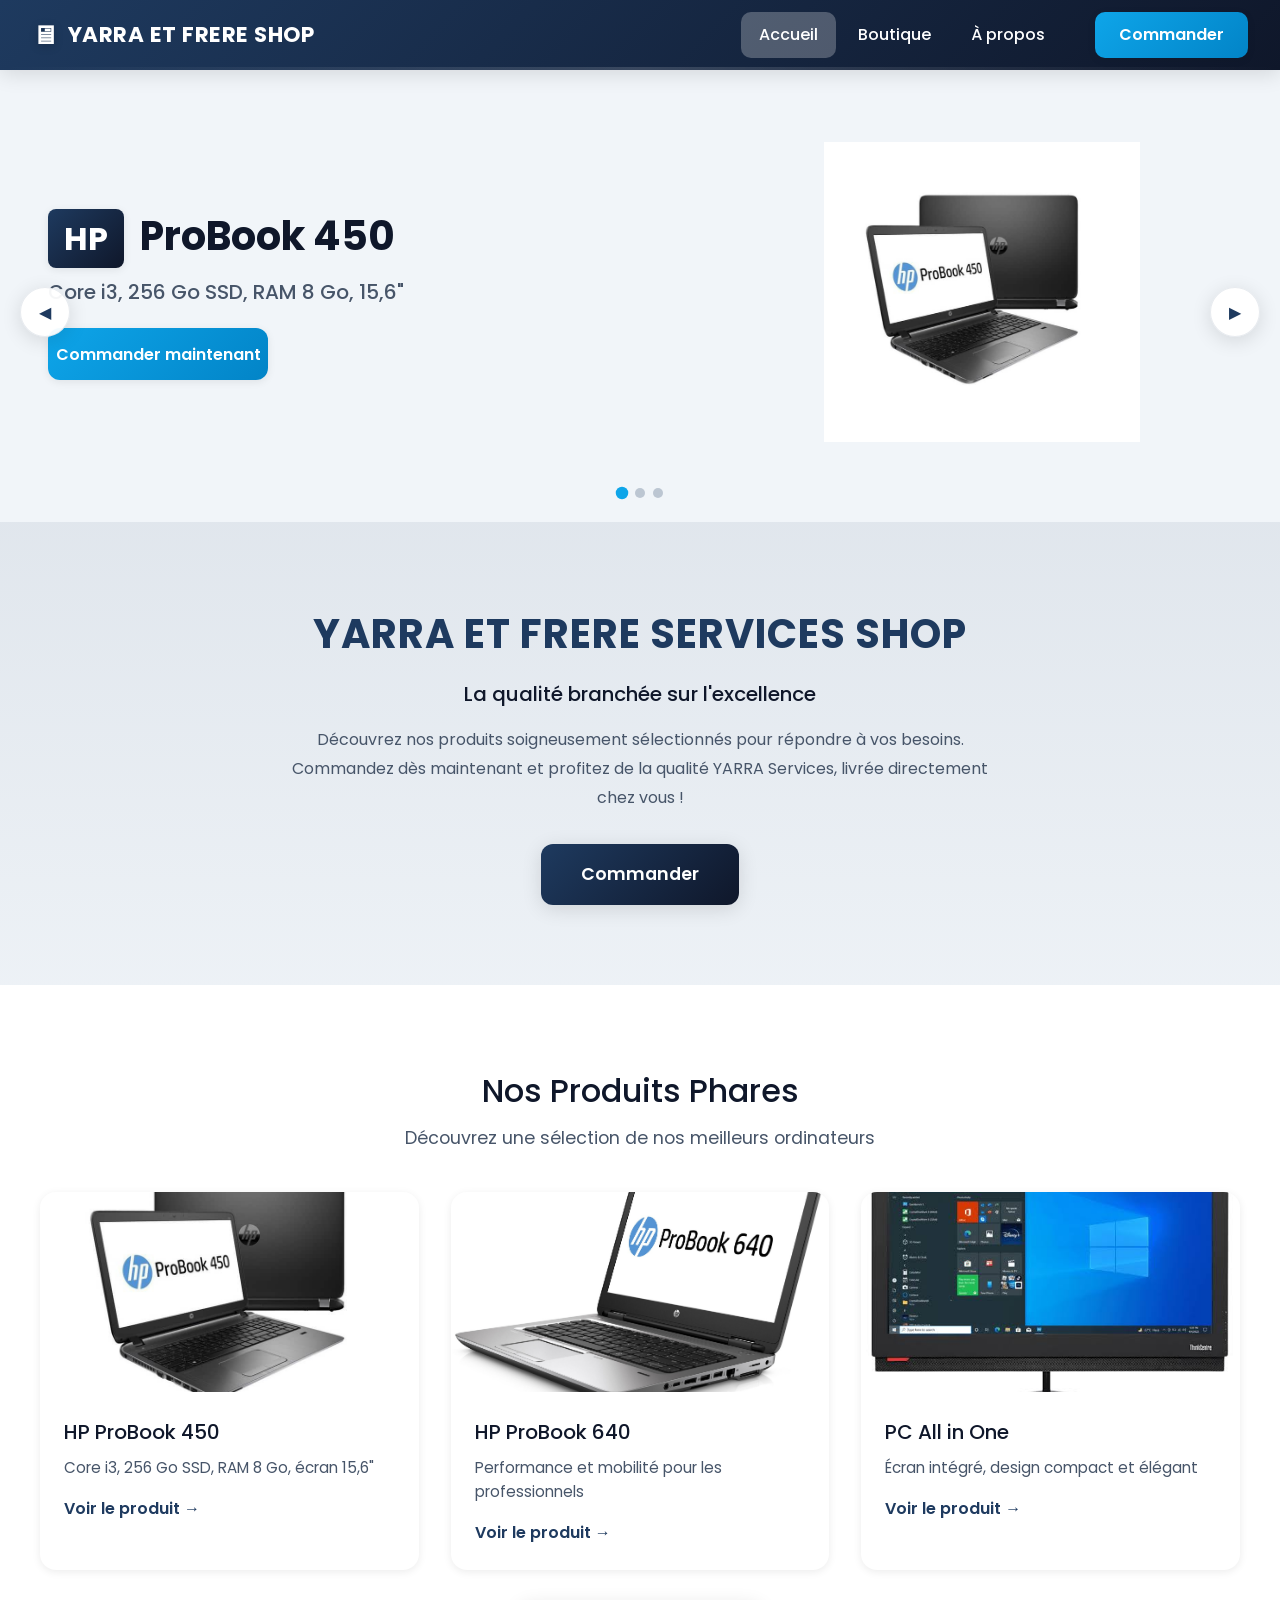
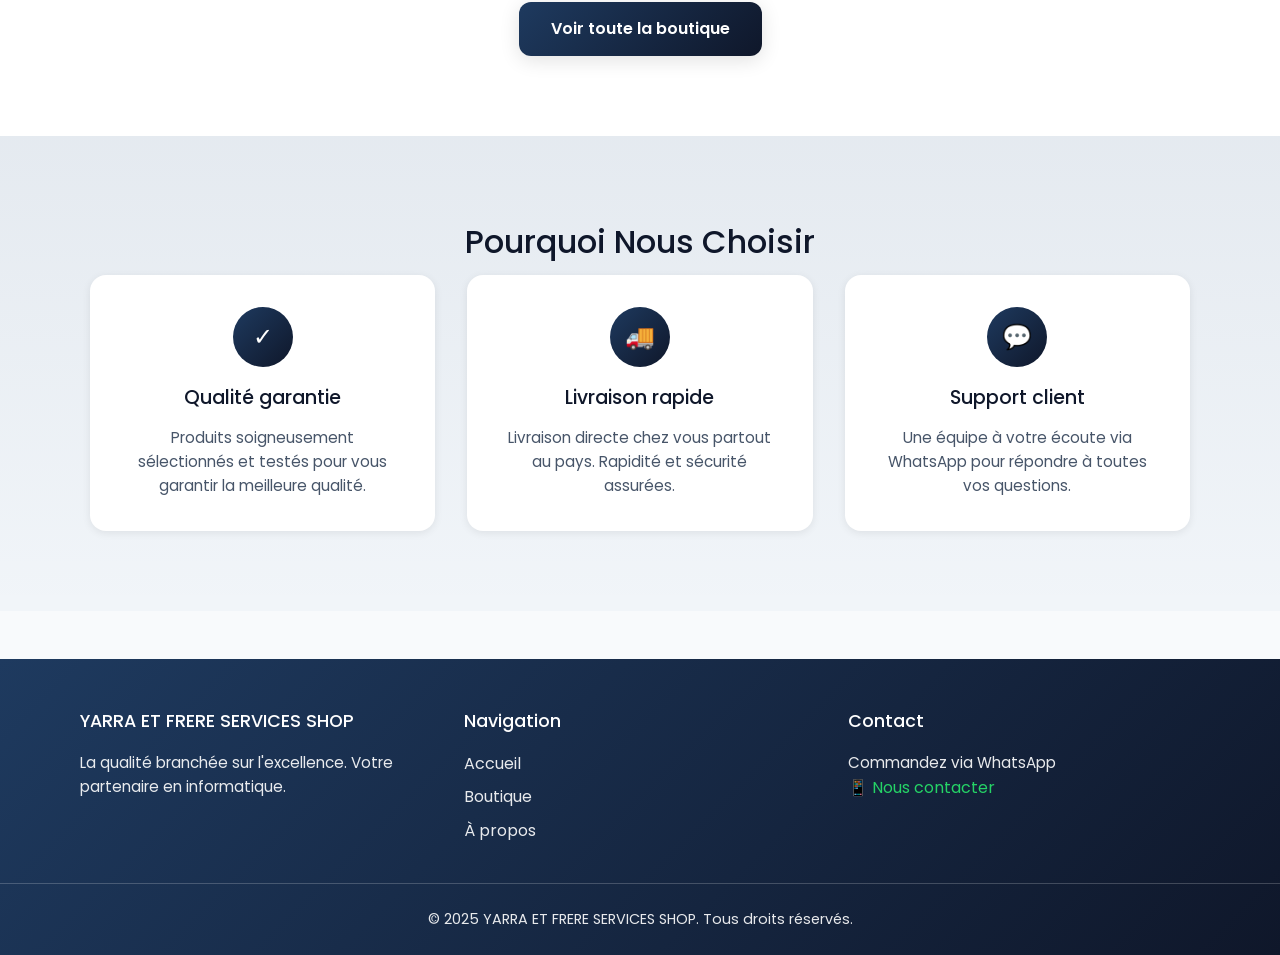
==== commit fedf10fe: "suppression du fichier main.py, modification des erreur de fautes de frappe.Ajout des fonctionnalité" ====
--- a/index.html
+++ b/index.html
@@ -4,7 +4,7 @@
     <meta charset="UTF-8">
     <meta http-equiv="X-UA-Compatible" content="IE=edge">
     <meta name="viewport" content="width=device-width, initial-scale=1.0">
-    <title>Acceuil | Electronique shop</title>
+    <title>Accueil | Electronique shop</title>
 
     <!--Link style  -->
     <link rel="stylesheet" href="./css/styles.css">
@@ -14,7 +14,7 @@
     <header class="header" id="header">
         <a href="index.html" class="logo">
             <span class="logo__icon">🖥</span>
-            <span class="logo__text">YALA SHOP</span>
+            <span class="logo__text">YARRA ET FRERE SHOP</span>
         </a>
 
         <nav class="nav">
@@ -45,16 +45,16 @@
                 <div class="slider">
                     <div class="cont-slides">
                         <!-- FIRST SLIDE -->
-                        <div class="first__slide ">
+                        <div class="first__slide">
                             <div class="content active">
                                 <div class="content__1">
                                     <div class="info">
-                                        <h2> <span>HP</span> ProBook 450</h2>
-                                        <p>COR I3, 256GB SSD, RAM 8GB, 15,6"</p>
+                                        <h2><span>HP</span> ProBook 450</h2>
+                                        <p>Core i3, 256 Go SSD, RAM 8 Go, 15,6"</p>
                                         <!-- CTA -->
                                         <a href="./pages/shop.html" class="cta-link"><button class="cta">Commander maintenant</button></a>
                                     </div>
-                                    <img src="./images/HP/44.png" alt="HP proBook">
+                                    <img src="./images/HP/44.png" alt="HP ProBook 450">
                                 </div>
                             </div>
                         </div>
@@ -63,8 +63,8 @@
                             <div class="content">
                                 <div class="content__2">
                                     <div class="info">
-                                        <h2> <span>HP</span> ProBook 640 G1</h2>
-                                        <p>COR I3, 256GB SSD, RAM 8GB, 15,6"</p>
+                                        <h2><span>HP</span> ProBook 640 G1</h2>
+                                        <p>Core i3, 256 Go SSD, RAM 8 Go, 15,6"</p>
                                         <!-- CTA -->
                                         <a href="./pages/shop.html" class="cta-link"><button class="cta">Commander maintenant</button></a>
                                     </div>
@@ -72,17 +72,17 @@
                                 </div>
                             </div>
                         </div>
-                        <!-- FIRD SLIDE -->
-                        <div class="fird__slide">
+                        <!-- THIRD SLIDE -->
+                        <div class="third__slide">
                             <div class="content">
                                 <div class="content__3">
                                     <div class="info">
-                                        <h2> <span>ALL in ONE</span></h2>
-                                        <p>COR I3, 256GB SSD, RAM 8GB, </p>
+                                        <h2><span>ALL in ONE</span></h2>
+                                        <p>Core i3, 256 Go SSD, RAM 8 Go</p>
                                         <!-- CTA -->
                                         <a href="./pages/shop.html" class="cta-link"><button class="cta">Commander maintenant</button></a>
                                     </div>
-                                    <img src="./images/all_in_one/36.png" alt="ALL in ONE">
+                                    <img src="./images/all_in_one/36.png" alt="PC All in One">
                                 </div>
                             </div>
                         </div>
@@ -101,17 +101,17 @@
                 </div>
             </div>
         </section>
+
         <!--=============== BANNIÈRE ===============-->
         <section class="baniere">
-            <h1 class="title">YALA SERVICES SHOP</h1>
+            <h1 class="title">YARRA ET FRERE SERVICES SHOP</h1>
             <p class="para1">La qualité branchée sur l'excellence</p>
             <p class="para2">
                 Découvrez nos produits soigneusement sélectionnés pour répondre à vos besoins.
-                Commandez dès maintenant et profitez de la qualité Yalla Service, livrée directement chez vous !
+                Commandez dès maintenant et profitez de la qualité YARRA Services, livrée directement chez vous !
             </p>
-            <button class="btn">
-                <a href="./pages/shop.html">Commander</a>
-            </button>
+            <!-- Corrigé : plus de <button> autour d'un <a> -->
+            <a href="./pages/shop.html" class="btn">Commander</a>
         </section>
 
         <!-- PRODUITS PHARES -->
@@ -125,7 +125,7 @@
                     </div>
                     <div class="featured-info">
                         <h3>HP ProBook 450</h3>
-                        <p>Core i3, 256GB SSD, RAM 8GB, écran 15,6"</p>
+                        <p>Core i3, 256 Go SSD, RAM 8 Go, écran 15,6"</p>
                         <a href="./pages/shop.html" class="featured-link">Voir le produit →</a>
                     </div>
                 </article>
@@ -135,13 +135,13 @@
                     </div>
                     <div class="featured-info">
                         <h3>HP ProBook 640</h3>
-                        <p>Performance et mobilité pour professionnels</p>
+                        <p>Performance et mobilité pour les professionnels</p>
                         <a href="./pages/shop.html" class="featured-link">Voir le produit →</a>
                     </div>
                 </article>
                 <article class="featured-card">
                     <div class="featured-img">
-                        <img src="./images/all_in_one/31.png" alt="All in One">
+                        <img src="./images/all_in_one/31.png" alt="PC All in One">
                     </div>
                     <div class="featured-info">
                         <h3>PC All in One</h3>
@@ -180,7 +180,7 @@
     <footer class="footer">
         <div class="footer-content">
             <div class="footer-col">
-                <h4>YALA SERVICES SHOP</h4>
+                <h4>YARRA ET FRERE SERVICES SHOP</h4>
                 <p>La qualité branchée sur l'excellence. Votre partenaire en informatique.</p>
             </div>
             <div class="footer-col">
@@ -196,7 +196,7 @@
             </div>
         </div>
         <div class="footer-bottom">
-            <p>© 2025 YALA SERVICES SHOP. Tous droits réservés.</p>
+            <p>© 2025 YARRA ET FRERE SERVICES SHOP. Tous droits réservés.</p>
         </div>
     </footer>
 
@@ -205,7 +205,9 @@
         const dots = document.querySelectorAll('.slider-dot');
         const next = document.querySelector('.right');
         const prev = document.querySelector('.left');
+        const AUTOPLAY_DELAY = 4000; // 4 secondes entre chaque slide
         let index = 0;
+        let autoplayTimer = null;
 
         function goToSlide(i) {
             slides[index].classList.remove('active');
@@ -216,19 +218,45 @@
         }
 
         function nextSlide() {
-            goToSlide(index >= 2 ? 0 : index + 1);
+            goToSlide(index >= slides.length - 1 ? 0 : index + 1);
         }
 
         function prevSlide() {
-            goToSlide(index <= 0 ? 2 : index - 1);
-        }
-
-        prev.addEventListener('click', prevSlide);
-        next.addEventListener('click', nextSlide);
+            goToSlide(index <= 0 ? slides.length - 1 : index - 1);
+        }
+
+        // Autoplay : redémarre le timer à chaque interaction manuelle
+        function startAutoplay() {
+            stopAutoplay();
+            autoplayTimer = setInterval(nextSlide, AUTOPLAY_DELAY);
+        }
+
+        function stopAutoplay() {
+            if (autoplayTimer) {
+                clearInterval(autoplayTimer);
+                autoplayTimer = null;
+            }
+        }
+
+        prev.addEventListener('click', () => { prevSlide(); startAutoplay(); });
+        next.addEventListener('click', () => { nextSlide(); startAutoplay(); });
 
         dots.forEach((dot, i) => {
-            dot.addEventListener('click', () => goToSlide(i));
+            dot.addEventListener('click', () => { goToSlide(i); startAutoplay(); });
         });
+
+        // Pause au survol du slider
+        const slider = document.querySelector('.slider');
+        slider.addEventListener('mouseenter', stopAutoplay);
+        slider.addEventListener('mouseleave', startAutoplay);
+
+        // Pause quand l'onglet est caché
+        document.addEventListener('visibilitychange', () => {
+            document.hidden ? stopAutoplay() : startAutoplay();
+        });
+
+        // Lancement au chargement
+        startAutoplay();
     </script>
     <script src="./js/nav.js"></script>
 </body>
--- a/css/styles.css
+++ b/css/styles.css
@@ -1,4 +1,3 @@
-
 /* =========================================================
    VARIABLES & TYPOGRAPHIE RESPONSIVE
 ========================================================= */
@@ -155,6 +154,7 @@
     font-size: 1.35rem;
     color: white;
     transition: var(--transition);
+    min-width: 0; /* permet la troncature */
 }
 
 .logo:hover {
@@ -164,10 +164,14 @@
 .logo__icon {
     font-size: 1.6rem;
     filter: drop-shadow(0 2px 4px rgba(0,0,0,0.2));
+    flex-shrink: 0;
 }
 
 .logo__text {
     letter-spacing: 0.5px;
+    white-space: nowrap;
+    overflow: hidden;
+    text-overflow: ellipsis;
 }
 
 /* NAV */
@@ -321,8 +325,9 @@
 }
 
 main .hero .hero-content .slider .cont-slides p {
-    font-size: 2rem;
+    font-size: 1.25rem;
     font-weight: var(--font-medium);
+    margin-top: 0.5rem;
 }
 
 /* Style pour séparer les trois images de slides */
@@ -363,7 +368,7 @@
 
 main .hero .hero-content .cont-slides .first__slide,
 main .hero .hero-content .cont-slides .second__slide,
-main .hero .hero-content .cont-slides .fird__slide {
+main .hero .hero-content .cont-slides .third__slide {
     position: absolute;
     top: 0;
     left: 0;
@@ -481,6 +486,7 @@
 /* CTA */
 .cta-link {
     display: inline-block;
+    margin-top: 1.25rem;
 }
 
 .cta {
@@ -538,7 +544,9 @@
     line-height: 1.8;
 }
 
+/* Corrigé : .btn est maintenant un <a>, plus un <button> */
 .baniere .btn {
+    display: inline-block;
     padding: 16px 40px;
     border-radius: 12px;
     background: linear-gradient(135deg, var(--primary) 0%, var(--primary-dark) 100%);
@@ -547,10 +555,6 @@
     font-size: 1.1rem;
     transition: var(--transition);
     box-shadow: var(--shadow-md);
-}
-
-.baniere .btn a {
-    color: inherit;
 }
 
 .baniere .btn:hover {
@@ -755,6 +759,10 @@
     animation: fadeIn 0.6s ease-out;
 }
 
+.product__header {
+    margin-bottom: 2rem;
+}
+
 main .product h1 {
     font-size: 2rem;
     margin-bottom: 24px;
@@ -767,7 +775,7 @@
 
 main .product .search__input {
     max-width: 500px;
-    margin-bottom: 40px;
+    margin-bottom: 1.25rem;
 }
 
 main .product .search__input input {
@@ -784,6 +792,73 @@
 main .product .search__input input:focus {
     border-color: var(--primary);
     box-shadow: 0 0 0 4px rgba(30, 58, 95, 0.15);
+}
+
+/* ── Barre de filtres ──────────────────────────────────── */
+.filter-bar {
+    display: flex;
+    flex-wrap: wrap;
+    gap: 0.5rem;
+    margin-bottom: 1rem;
+}
+
+.filter-btn {
+    padding: 8px 20px;
+    border-radius: 999px;
+    border: 2px solid #e2e8f0;
+    background: white;
+    color: var(--text-color);
+    font-family: var(--body-font);
+    font-size: 0.9rem;
+    font-weight: 500;
+    cursor: pointer;
+    transition: var(--transition);
+}
+
+.filter-btn:hover {
+    border-color: var(--primary);
+    color: var(--primary);
+    background: rgba(30, 58, 95, 0.05);
+}
+
+.filter-btn.active {
+    background: linear-gradient(135deg, var(--primary) 0%, var(--primary-dark) 100%);
+    border-color: transparent;
+    color: white;
+    box-shadow: var(--shadow-sm);
+}
+
+/* Compteur de résultats */
+.results-count {
+    font-size: 0.9rem;
+    color: var(--text-color);
+    margin-top: 0.25rem;
+    min-height: 1.2rem;
+}
+
+/* Message aucun résultat */
+.no-results {
+    text-align: center;
+    padding: 60px 20px;
+    color: var(--text-color);
+}
+
+.no-results span {
+    font-size: 3rem;
+    display: block;
+    margin-bottom: 1rem;
+}
+
+.no-results p {
+    font-size: 1.25rem;
+    font-weight: 600;
+    color: var(--title-color);
+    margin-bottom: 0.5rem;
+}
+
+.no-results small {
+    font-size: 0.95rem;
+    color: var(--text-color);
 }
 
 .product-container {
@@ -1307,7 +1382,7 @@
     }
 
     .logo__text {
-        font-size: 1.2rem;
+        font-size: 1rem;
     }
 
     .nav__menu {
@@ -1316,39 +1391,72 @@
         border-radius: 0;
     }
 
+    /* ---- HERO TABLET ---- */
     .content__1, .content__2, .content__3 {
-        min-height: 320px;
-        padding: 1.5rem;
+        flex-direction: column-reverse;
+        align-items: center;
+        justify-content: center;
+        min-height: auto;
+        padding: 1.25rem 1rem 3rem;
+        gap: 1rem;
+    }
+
+    .content__1 .info,
+    .content__2 .info,
+    .content__3 .info {
+        min-width: unset;
+        width: 100%;
+        text-align: center;
+    }
+
+    main .hero .hero-content img {
+        width: 100%;
+        max-width: 280px;
+        height: 180px;
+        margin: 0 auto;
     }
 
     main .hero .hero-content .slider {
-        min-height: 360px;
+        min-height: auto;
         margin: 1rem auto 0;
+        padding: 0 0.5rem;
     }
 
     main .hero .hero-content .cont-slides {
-        min-height: 360px;
+        min-height: 380px;
+    }
+
+    main .hero .hero-content .slider .cont-slides h2 {
+        font-size: 1.5rem;
+    }
+
+    main .hero .hero-content .slider .cont-slides span {
+        font-size: 1.4rem;
+        padding: 3px 12px;
+    }
+
+    main .hero .hero-content .slider .cont-slides p {
+        font-size: 0.95rem;
+        margin-top: 0.4rem;
+    }
+
+    .cta {
+        width: 190px;
+        height: 46px;
+        font-size: 0.9rem;
     }
 
     .commandes button {
-        width: 44px;
-        height: 44px;
-    }
-
-    .commandes button:nth-child(1) {
-        left: 8px;
-    }
-
-    .commandes button:nth-child(2) {
-        right: 8px;
-    }
-
-    main .hero .hero-content .slider .cont-slides h2 {
-        font-size: 1.75rem;
-    }
-
-    main .hero .hero-content .slider .cont-slides p {
-        font-size: 1.25rem;
+        width: 38px;
+        height: 38px;
+        font-size: 0.8rem;
+    }
+
+    .commandes button:nth-child(1) { left: 6px; }
+    .commandes button:nth-child(2) { right: 6px; }
+
+    .slider-dots {
+        bottom: 0.75rem;
     }
 
     .baniere {
@@ -1356,15 +1464,24 @@
     }
 
     .baniere .title {
-        font-size: 1.75rem;
+        font-size: 1.5rem;
     }
 
     .baniere .para1 {
-        font-size: 1.1rem;
+        font-size: 1rem;
     }
 
     main .product {
         padding: 40px 20px;
+    }
+
+    .filter-bar {
+        gap: 0.4rem;
+    }
+
+    .filter-btn {
+        padding: 7px 14px;
+        font-size: 0.82rem;
     }
 
     .product-container {
@@ -1393,3 +1510,89 @@
         text-align: center;
     }
 }
+
+/* ---- HERO TRÈS PETITS ÉCRANS (< 480px) ---- */
+@media screen and (max-width: 480px) {
+    .logo__text {
+        font-size: 0.85rem;
+        max-width: 160px;
+    }
+
+    main .hero .hero-content .cont-slides {
+        min-height: 340px;
+    }
+
+    main .hero .hero-content img {
+        max-width: 220px;
+        height: 150px;
+    }
+
+    main .hero .hero-content .slider .cont-slides h2 {
+        font-size: 1.25rem;
+    }
+
+    main .hero .hero-content .slider .cont-slides span {
+        font-size: 1.1rem;
+        padding: 2px 10px;
+    }
+
+    main .hero .hero-content .slider .cont-slides p {
+        font-size: 0.85rem;
+    }
+
+    .cta {
+        width: 100%;
+        max-width: 200px;
+        height: 44px;
+        font-size: 0.875rem;
+    }
+
+    .commandes button {
+        width: 34px;
+        height: 34px;
+        font-size: 0.7rem;
+    }
+
+    .content__1, .content__2, .content__3 {
+        padding: 1rem 0.75rem 3rem;
+        gap: 0.75rem;
+    }
+
+    .baniere {
+        padding: 40px 16px;
+    }
+
+    .baniere .title {
+        font-size: 1.2rem;
+        letter-spacing: 0.5px;
+    }
+
+    .baniere .para1 {
+        font-size: 0.9rem;
+    }
+
+    .baniere .para2 {
+        font-size: 0.875rem;
+    }
+
+    .baniere .btn {
+        padding: 13px 28px;
+        font-size: 0.95rem;
+    }
+
+    .section-title {
+        font-size: 1.5rem;
+    }
+
+    .section-subtitle {
+        font-size: 0.95rem;
+    }
+
+    .featured, .advantages {
+        padding: 40px 16px;
+    }
+
+    .footer-content {
+        padding: 1.5rem 16px;
+    }
+}
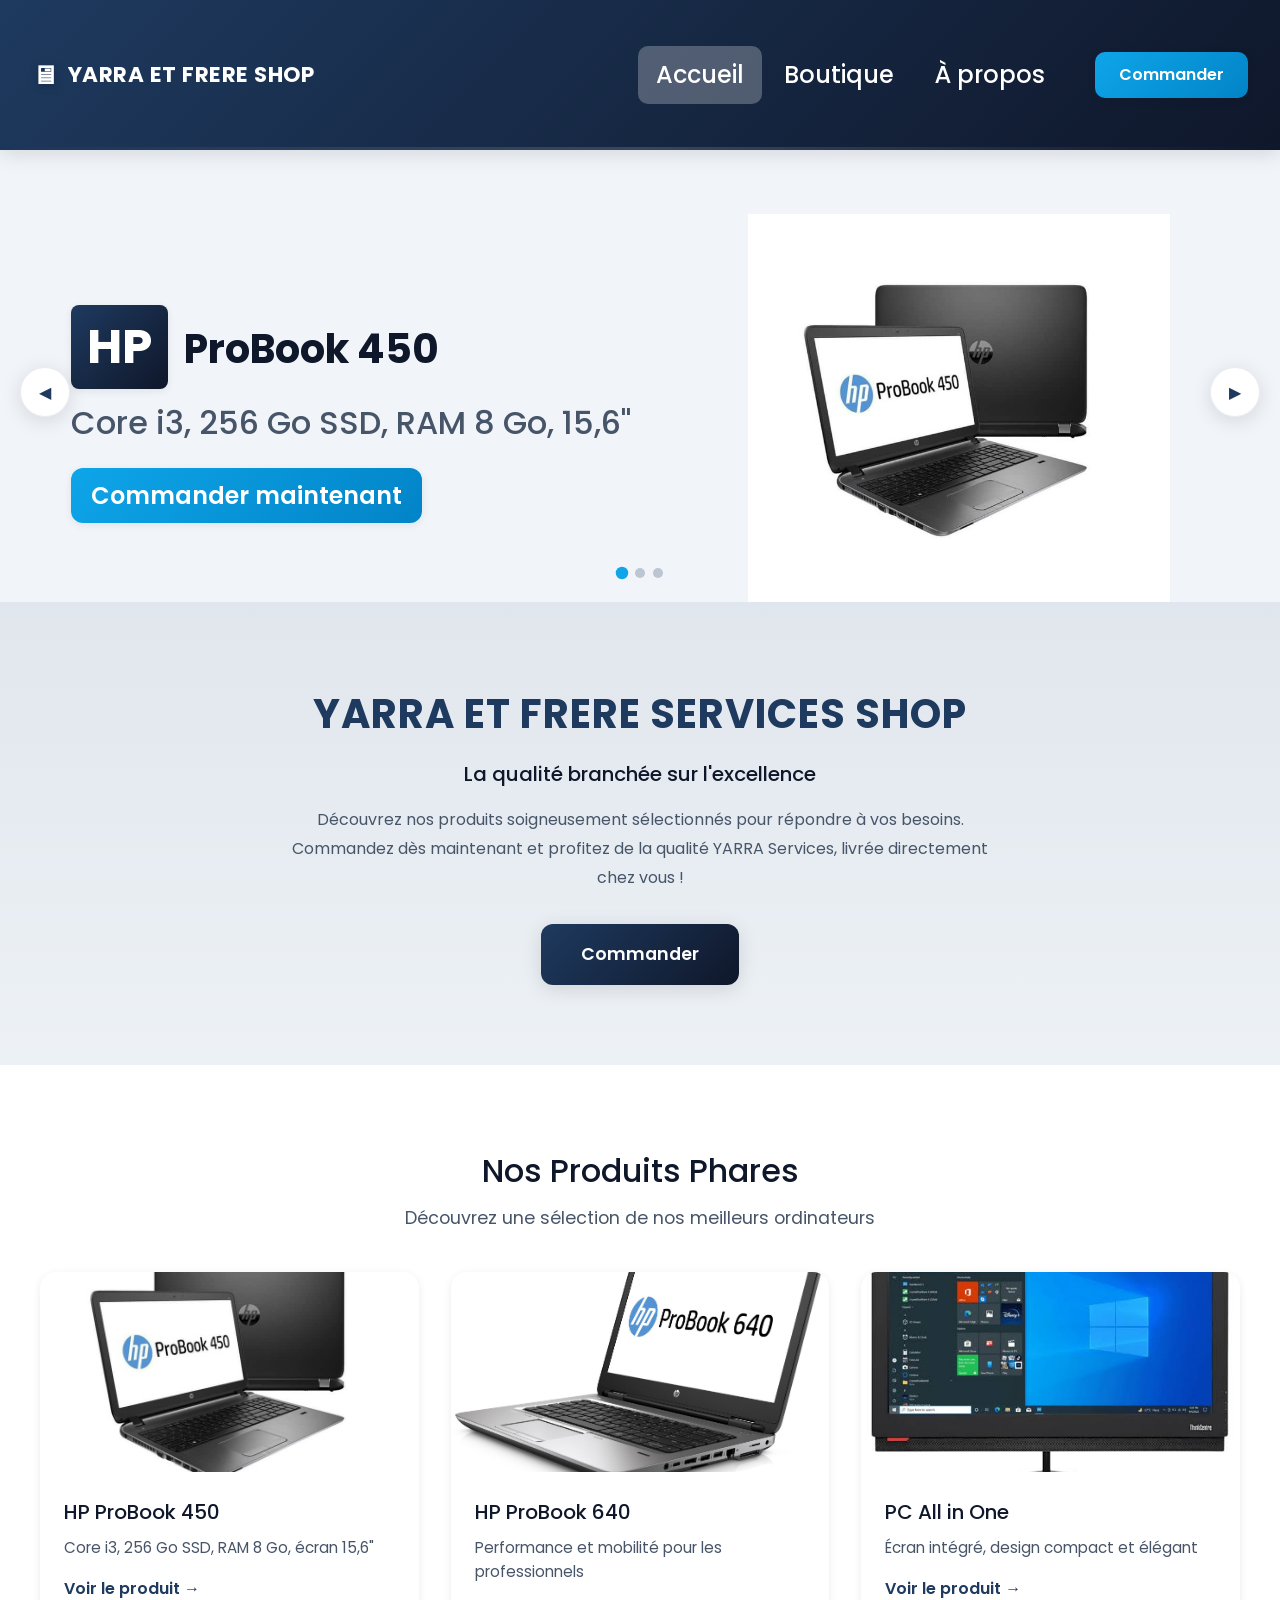
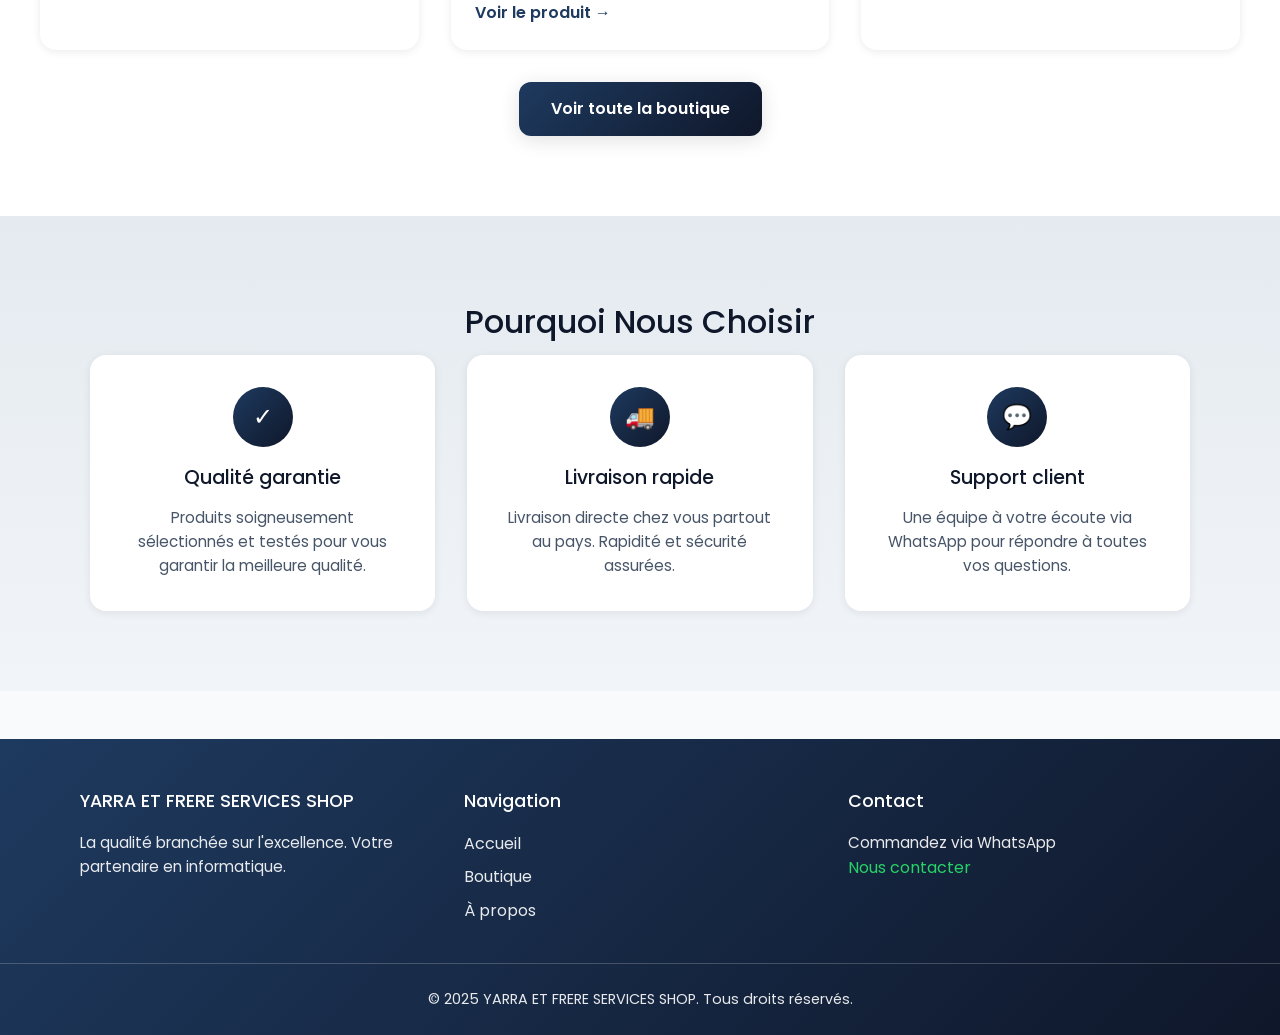
==== commit 8ee3042b: "Ajout de la page des facturations pour la boutique" ====
--- a/index.html
+++ b/index.html
@@ -52,7 +52,9 @@
                                         <h2><span>HP</span> ProBook 450</h2>
                                         <p>Core i3, 256 Go SSD, RAM 8 Go, 15,6"</p>
                                         <!-- CTA -->
-                                        <a href="./pages/shop.html" class="cta-link"><button class="cta">Commander maintenant</button></a>
+                                        <a href="./pages/shop.html" class="cta-link">
+                                            <button class="cta">Commander maintenant</button>
+                                        </a>
                                     </div>
                                     <img src="./images/HP/44.png" alt="HP ProBook 450">
                                 </div>
@@ -66,7 +68,9 @@
                                         <h2><span>HP</span> ProBook 640 G1</h2>
                                         <p>Core i3, 256 Go SSD, RAM 8 Go, 15,6"</p>
                                         <!-- CTA -->
-                                        <a href="./pages/shop.html" class="cta-link"><button class="cta">Commander maintenant</button></a>
+                                        <a href="./pages/shop.html" class="cta-link">
+                                            <button class="cta">Commander maintenant</button>
+                                        </a>
                                     </div>
                                     <img src="./images/HP/39.png" alt="HP ProBook 640 G1">
                                 </div>
@@ -80,7 +84,9 @@
                                         <h2><span>ALL in ONE</span></h2>
                                         <p>Core i3, 256 Go SSD, RAM 8 Go</p>
                                         <!-- CTA -->
-                                        <a href="./pages/shop.html" class="cta-link"><button class="cta">Commander maintenant</button></a>
+                                        <a href="./pages/shop.html" class="cta-link">
+                                            <button class="cta">Commander maintenant</button>
+                                        </a>
                                     </div>
                                     <img src="./images/all_in_one/36.png" alt="PC All in One">
                                 </div>
@@ -192,7 +198,7 @@
             <div class="footer-col">
                 <h4>Contact</h4>
                 <p>Commandez via WhatsApp</p>
-                <a href="https://wa.me/2250000000000" target="_blank" rel="noopener" class="footer-whatsapp">📱 Nous contacter</a>
+                <a href="https://wa.me/242053797474" target="_blank" rel="noopener" class="footer-whatsapp">Nous contacter</a>
             </div>
         </div>
         <div class="footer-bottom">
@@ -260,4 +266,5 @@
     </script>
     <script src="./js/nav.js"></script>
 </body>
-</html>+</html>
+
--- a/css/styles.css
+++ b/css/styles.css
@@ -129,7 +129,7 @@
     justify-content: space-between;
     align-items: center;
     z-index: 1000;
-    min-height: 70px;
+    min-height: 150px;
     box-shadow: var(--shadow-md);
     transition: var(--transition);
 }
@@ -196,7 +196,7 @@
 .nav__link {
     padding: 10px 18px;
     font-weight: 500;
-    font-size: 1rem;
+    font-size: 1.5rem;
     border-radius: 10px;
     transition: var(--transition);
 }
@@ -291,7 +291,7 @@
 
 main .hero .hero-content img {
     width: 500px;
-    height: 300px;
+    height: 400px;
     object-fit: contain;
     transition: var(--transition-slow);
     animation: fadeInUp 0.8s ease-out;
@@ -313,7 +313,7 @@
     border-radius: 8px;
     background: linear-gradient(135deg, var(--primary) 0%, var(--primary-dark) 100%);
     color: white;
-    font-size: 2rem;
+    font-size: 3rem;
     margin-right: 8px;
     box-shadow: var(--shadow-sm);
     transition: var(--transition);
@@ -325,7 +325,7 @@
 }
 
 main .hero .hero-content .slider .cont-slides p {
-    font-size: 1.25rem;
+    font-size: 2rem;
     font-weight: var(--font-medium);
     margin-top: 0.5rem;
 }
@@ -344,7 +344,7 @@
 .content__1 .info,
 .content__2 .info,
 .content__3 .info {
-    flex: 1;
+    /* flex: 1; */
     min-width: 280px;
 }
 
@@ -490,15 +490,14 @@
 }
 
 .cta {
-    width: 220px;
-    height: 52px;
     border-radius: 12px;
     background: linear-gradient(135deg, var(--accent) 0%, var(--accent-dark) 100%);
     color: white;
-    font-size: 1rem;
+    font-size: 1.50rem;
     font-weight: 600;
     transition: var(--transition);
     box-shadow: var(--shadow-sm);
+    padding: 10px 20px;
 }
 
 .cta:hover {
@@ -1232,6 +1231,54 @@
     padding: 80px 40px;
     text-align: center;
     background: linear-gradient(180deg, rgba(30, 58, 95, 0.08) 0%, rgba(30, 58, 95, 0.02) 100%);
+}
+
+/* Chiffres clés */
+.about-stats {
+    background: linear-gradient(135deg, var(--primary) 0%, var(--primary-dark) 100%);
+    padding: 60px 40px !important;
+    max-width: 100% !important;
+}
+
+.about-stats .section-title {
+    color: white;
+    margin-bottom: 2rem;
+}
+
+.stats-grid {
+    display: grid;
+    grid-template-columns: repeat(auto-fit, minmax(160px, 1fr));
+    gap: 2rem;
+    max-width: 900px;
+    margin: 0 auto;
+}
+
+.stat-card {
+    text-align: center;
+    padding: 1.5rem 1rem;
+    background: rgba(255, 255, 255, 0.1);
+    border-radius: 16px;
+    border: 1px solid rgba(255, 255, 255, 0.15);
+    transition: var(--transition);
+}
+
+.stat-card:hover {
+    background: rgba(255, 255, 255, 0.18);
+    transform: translateY(-4px);
+}
+
+.stat-number {
+    font-size: 2.5rem;
+    font-weight: var(--font-bold);
+    color: var(--accent);
+    line-height: 1;
+    margin-bottom: 0.5rem;
+}
+
+.stat-label {
+    font-size: 0.95rem;
+    color: rgba(255, 255, 255, 0.9);
+    font-weight: var(--font-medium);
 }
 
 .about-cta h2 {
@@ -1397,7 +1444,7 @@
         align-items: center;
         justify-content: center;
         min-height: auto;
-        padding: 1.25rem 1rem 3rem;
+        padding: 1.25rem 1rem 3.5rem;
         gap: 1rem;
     }
 
@@ -1417,13 +1464,13 @@
     }
 
     main .hero .hero-content .slider {
-        min-height: auto;
+        min-height: 480px;
         margin: 1rem auto 0;
         padding: 0 0.5rem;
     }
 
     main .hero .hero-content .cont-slides {
-        min-height: 380px;
+        min-height: 480px;
     }
 
     main .hero .hero-content .slider .cont-slides h2 {
@@ -1502,6 +1549,19 @@
 
     .about-section {
         padding: 40px 24px;
+    }
+
+    .about-stats {
+        padding: 40px 24px !important;
+    }
+
+    .stats-grid {
+        grid-template-columns: repeat(2, 1fr);
+        gap: 1rem;
+    }
+
+    .stat-number {
+        font-size: 2rem;
     }
 
     .footer-content {
@@ -1519,12 +1579,13 @@
     }
 
     main .hero .hero-content .cont-slides {
-        min-height: 340px;
+        min-height: 420px;
     }
 
     main .hero .hero-content img {
         max-width: 220px;
         height: 150px;
+        margin: 0 auto;
     }
 
     main .hero .hero-content .slider .cont-slides h2 {
